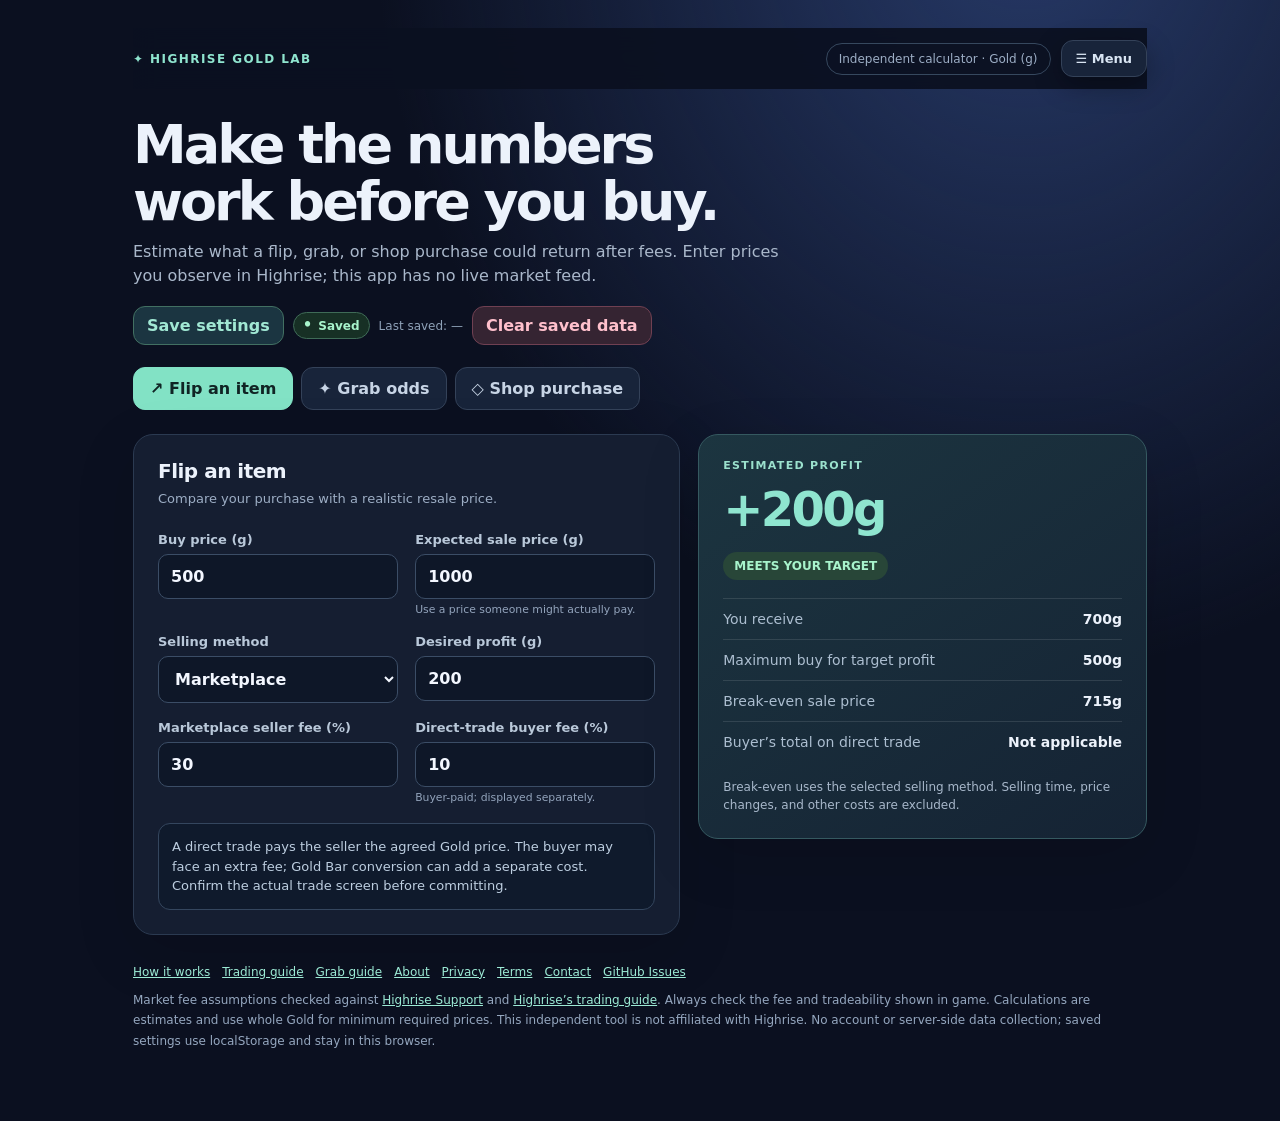
==== index.html @ eeea8e48 "Prevent menu from widening viewport" ====
<!doctype html>
<html lang="en">
<head>
<meta charset="utf-8"><meta name="viewport" content="width=device-width,initial-scale=1"><meta name="theme-color" content="#111827"><meta name="description" content="Highrise Gold Lab is a free independent calculator for Highrise item flips, Grab expected value, marketplace fees, break-even prices, and shop resale estimates.">
<title>Highrise Gold Lab · Profit calculator</title>
<style>
:root{font-family:Inter,ui-sans-serif,system-ui,-apple-system,BlinkMacSystemFont,"Segoe UI",sans-serif;color:#ecf2fb;background:#0b1020;font-variant-numeric:tabular-nums}*{box-sizing:border-box}body{margin:0;min-height:100vh;overflow-x:hidden;background:radial-gradient(ellipse at 80% -10%,#273a69 0%,transparent 45%),#0b1020}main{max-width:1050px;margin:auto;padding:28px 18px 70px}header{display:flex;align-items:center;justify-content:space-between;gap:20px;margin-bottom:35px}.site-header{position:sticky;top:0;z-index:100;background:#0b1020eF;backdrop-filter:blur(12px);padding:12px 0;margin-bottom:28px}.header-actions{display:flex;align-items:center;gap:10px}.brand{color:#8fe5cf;font-weight:850;letter-spacing:.12em;font-size:12px;text-transform:uppercase;text-decoration:none}.pill{border:1px solid #36485e;color:#9daec5;border-radius:30px;padding:8px 12px;font-size:12px}h1{font-size:clamp(32px,5vw,54px);letter-spacing:-.055em;line-height:1.05;margin:7px 0 10px}p{color:#aab8cb;line-height:1.5;margin:0}.intro{max-width:650px;margin-bottom:18px}.site-menu{position:relative;width:max-content;margin:0}.site-menu summary{list-style:none;cursor:pointer;background:#18243a;border:1px solid #344259;color:#d9e5f3;border-radius:12px;padding:10px 14px;font-weight:800;font-size:13px;box-shadow:0 8px 28px #0005}.site-menu summary::-webkit-details-marker{display:none}.site-menu[open] summary{background:#82e2c5;color:#102424;border-color:#82e2c5}.site-nav{position:absolute;top:calc(100% + 8px);right:0;left:auto;display:flex;flex-direction:column;gap:6px;width:min(230px,calc(100vw - 24px));max-width:calc(100vw - 24px);padding:10px;background:#111a2a;border:1px solid #344259;border-radius:14px;box-shadow:0 18px 50px #0008}.site-nav a{padding:10px 12px;border:1px solid transparent;border-radius:10px;color:#c7d4e5;text-decoration:none;font-size:13px;font-weight:700;white-space:nowrap}.site-nav a:hover,.site-nav a.active{background:#82e2c5;color:#102424;border-color:#82e2c5}.savebar{display:flex;gap:9px;align-items:center;flex-wrap:wrap;margin:0 0 22px}.savebar button{background:#18243a;border:1px solid #3c526f;color:#d8e6f4;padding:9px 13px}.savebar button.primary-save{background:#1b3541;border-color:#427062;color:#a1e8d4}.savebar button.danger-save{background:#352432;border-color:#704052;color:#ffc0cc}.save-status{display:inline-flex;align-items:center;gap:6px;font-size:12px;font-weight:800;min-height:1em;padding:5px 9px;border-radius:999px;border:1px solid #3c526f;background:#111a2a;color:#aebed0}.save-status::before{content:'•';font-size:15px;line-height:1}.save-status.saving{color:#f5d58a;border-color:#6f5a2d;background:#2b2415}.save-status.saved{color:#a8f4cc;border-color:#3f6b57;background:#173025}.save-status.failed{color:#ffb3a9;border-color:#744457;background:#3a2027}.last-saved{font-size:12px;color:#8fa2b8;white-space:nowrap}.tabs{display:flex;gap:8px;overflow-x:auto;padding-bottom:6px;margin-bottom:18px}.tabs button{white-space:nowrap;background:#18243a;border:1px solid #344259;color:#c7d4e5}.tabs button.active{background:#82e2c5;color:#102424;border-color:#82e2c5}button{font:inherit;border-radius:12px;padding:11px 16px;cursor:pointer;font-weight:700}button:focus-visible,input:focus-visible,select:focus-visible{outline:2px solid #8fe5cf;outline-offset:2px}.panel{background:#151e31;border:1px solid #2b3a51;border-radius:20px;padding:24px;box-shadow:0 18px 60px #0002}.layout{display:grid;grid-template-columns:minmax(0,1fr) minmax(280px,.82fr);gap:18px;align-items:start}.panel h2{font-size:20px;margin:0 0 6px;letter-spacing:-.025em}.muted{font-size:13px;color:#9daec5}.fields{display:grid;grid-template-columns:repeat(2,minmax(0,1fr));gap:17px;margin-top:23px}.field{display:block;font-size:13px;font-weight:700;color:#b9c8d9}.field small{display:block;font-weight:400;color:#93a4bc;margin-top:4px;line-height:1.35}input,select{display:block;width:100%;border:1px solid #3b4d66;border-radius:10px;padding:12px;margin-top:7px;color:#f3f7ff;background:#0e1728;font:inherit;font-size:16px;min-width:0}input::placeholder{color:#667992}input[type=checkbox]{display:inline;width:auto;margin:0 8px 0 0;accent-color:#8fe5cf}.check{display:flex;align-items:center;margin-top:18px;color:#d8e3ef;font-size:13px}select{appearance:auto}.rarity-select{font-weight:800;transition:border-color .15s,background .15s,color .15s,box-shadow .15s}.rarity-common{color:#dbe4ee!important;border-color:#718096!important;background:#1b2433!important}.rarity-uncommon{color:#9ff0ba!important;border-color:#45a865!important;background:#14281d!important}.rarity-rare{color:#8fc5ff!important;border-color:#3f86d9!important;background:#13243a!important}.rarity-epic{color:#d9a6ff!important;border-color:#9956d8!important;background:#251536!important}.rarity-legendary{color:#ffd27a!important;border-color:#d79528!important;background:#33230f!important}.rarity-mythic{color:#ff9ac8!important;border-color:#d94f91!important;background:#341528!important}.rarity-select option{background:#0e1728;font-weight:700}.rarity-select option[value="Common"]{color:#dbe4ee}.rarity-select option[value="Uncommon"]{color:#9ff0ba}.rarity-select option[value="Rare"]{color:#8fc5ff}.rarity-select option[value="Epic"]{color:#d9a6ff}.rarity-select option[value="Legendary"]{color:#ffd27a}.rarity-select option[value="Mythic"]{color:#ff9ac8}.result{background:linear-gradient(145deg,#1c3540,#152334);border-color:#355960}.eyebrow{color:#9be1cd;text-transform:uppercase;font-size:11px;letter-spacing:.12em;font-weight:800;margin-bottom:9px}.big{font-size:clamp(30px,4vw,48px);font-weight:850;letter-spacing:-.055em;margin:0 0 8px}.positive{color:#8fe5cf}.negative{color:#ffa69c}.neutral{color:#fff}.status{display:inline-block;border-radius:25px;padding:7px 11px;font-size:12px;font-weight:800;background:#284638;color:#a8f4cc;margin:7px 0 18px}.status.bad{background:#543338;color:#ffb3a9}.status.caution{background:#554630;color:#f9d591}.metric{display:flex;justify-content:space-between;gap:12px;border-top:1px solid #ffffff1c;padding:12px 0;font-size:14px}.metric span{color:#acbed0}.metric strong{text-align:right}.note{font-size:12px;color:#a8b8cb;margin-top:16px;line-height:1.5}.callout{background:#0f1a2c;border:1px solid #34465e;border-radius:12px;padding:13px;margin-top:17px;font-size:13px;color:#bdcee0;line-height:1.5}.footer{margin-top:27px;color:#95a7bf;font-size:12px;line-height:1.7}.footer a{color:#9cead5}.hidden{display:none!important}.subheading{font-size:14px;margin:24px 0 10px;color:#c8d8e8}.row{display:grid;grid-template-columns:1.5fr .8fr .9fr auto;gap:7px;align-items:end;margin:8px 0}.row label{font-size:11px;color:#9fb1c7}.row input{margin-top:4px;padding:10px;font-size:14px}.row button{padding:10px;background:#442b3b;color:#ffc1cb;border:1px solid #744457}.secondary{background:#1b3541;border:1px solid #427062;color:#a1e8d4;padding:9px 12px;margin-top:8px}.summary-strip{display:flex;gap:12px;flex-wrap:wrap;margin-top:18px}.summary-strip div{border:1px solid #34465e;border-radius:12px;padding:12px;flex:1;min-width:140px}.summary-strip b{display:block;font-size:20px;margin-top:4px}.summary-strip span{font-size:12px;color:#a6bad0}@media(max-width:760px){.site-header{padding:10px 0}.header-actions{gap:7px}.site-header .pill{display:none}.layout{grid-template-columns:1fr}.panel{padding:19px}.row{grid-template-columns:1.2fr .7fr .85fr auto;gap:4px}.row input{padding:8px}.row button{padding:8px}}@media(max-width:420px){.fields{gap:12px}.row{grid-template-columns:1fr 1fr auto}.row label:first-child{grid-column:1/-1}.row button{grid-column:3;grid-row:2}.row label:nth-child(3){grid-column:2;grid-row:2}.row label:nth-child(2){grid-column:1;grid-row:2}} 
</style>
</head>
<body><main>
<header class="site-header"><a class="brand" href="index.html" aria-label="Highrise Gold Lab home">✦ Highrise Gold Lab</a><div class="header-actions"><div class="pill">Independent calculator · Gold (g)</div><details class="site-menu">
<summary>☰ Menu</summary>
<nav class="site-nav" aria-label="Site navigation">
<a href="index.html" class="active">Calculator</a>
<a href="how-it-works.html">How it works</a>
<a href="trading-guide.html">Trading guide</a>
<a href="grab-guide.html">Grab guide</a>
<a href="about.html">About</a>
<a href="privacy.html">Privacy</a>
<a href="terms.html">Terms</a>
<a href="contact.html">Contact</a>
</nav>
</details></div></header>
<h1>Make the numbers<br>work before you buy.</h1><p class="intro">Estimate what a flip, grab, or shop purchase could return after fees. Enter prices you observe in Highrise; this app has no live market feed.</p><div class="savebar"><button type="button" id="saveSettings" class="primary-save">Save settings</button><span id="saveStatus" class="save-status saved" role="status" aria-live="polite">Saved</span><span id="lastSaved" class="last-saved">Last saved: —</span><button type="button" id="clearSettings" class="danger-save">Clear saved data</button></div>
<nav class="tabs" aria-label="Calculators"><button type="button" class="active" data-tab="flip">↗ Flip an item</button><button type="button" data-tab="grab">✦ Grab odds</button><button type="button" data-tab="shop">◇ Shop purchase</button></nav>
<section id="flip" class="layout tab-content"><div class="panel"><h2>Flip an item</h2><p class="muted">Compare your purchase with a realistic resale price.</p><div class="fields">
<label class="field">Buy price (g)<input id="flipBuy" type="number" min="0" step="1" value="500"></label><label class="field">Expected sale price (g)<input id="flipSale" type="number" min="0" step="1" value="1000"><small>Use a price someone might actually pay.</small></label>
<label class="field">Selling method<select id="flipMethod"><option value="market">Marketplace</option><option value="direct">Direct trade</option></select></label><label class="field">Desired profit (g)<input id="flipTarget" type="number" min="0" step="1" value="200"></label>
<label class="field">Marketplace seller fee (%)<input id="marketFee" type="number" min="0" max="99" step="0.1" value="30"></label><label class="field">Direct-trade buyer fee (%)<input id="tradeFee" type="number" min="0" max="99" step="0.1" value="10"><small>Buyer-paid; displayed separately.</small></label>
</div><div class="callout">A direct trade pays the seller the agreed Gold price. The buyer may face an extra fee; Gold Bar conversion can add a separate cost. Confirm the actual trade screen before committing.</div></div><div class="panel result" aria-live="polite"><div class="eyebrow">Estimated profit</div><div id="flipProfit" class="big">—</div><div id="flipStatus" class="status">—</div><div class="metric"><span>You receive</span><strong id="flipNet">—</strong></div><div class="metric"><span>Maximum buy for target profit</span><strong id="flipMax">—</strong></div><div class="metric"><span>Break-even sale price</span><strong id="flipBreak">—</strong></div><div class="metric"><span>Buyer’s total on direct trade</span><strong id="flipBuyer">—</strong></div><p class="note">Break-even uses the selected selling method. Selling time, price changes, and other costs are excluded.</p></div></section>
<section id="grab" class="layout tab-content hidden"><div class="panel"><h2>Is this grab worth spinning?</h2><p class="muted">Add each possible outcome and its displayed probability. The expected return is an average over many spins, not a guaranteed result.</p><div class="fields"><label class="field">Gold cost per spin<input id="spinCost" type="number" min="0" step="1" value="200"></label><label class="field">Marketplace seller fee (%)<input id="grabFee" type="number" min="0" max="99" step="0.1" value="30"></label></div><div class="subheading">Possible items · odds · realistic sale prices</div><div id="outcomes"></div><button type="button" id="addOutcome" class="secondary">+ Add outcome</button><div class="callout">Include <b>every</b> possible outcome. Put 0g for items you cannot sell or choose to keep. For percentages, enter 5 for 5%. Odds must total 100% for a valid calculation.</div></div><div class="panel result" aria-live="polite"><div class="eyebrow">Expected profit per spin</div><div id="grabProfit" class="big">—</div><div id="grabStatus" class="status">—</div><div class="metric"><span>Expected sale proceeds after fee</span><strong id="grabReturn">—</strong></div><div class="metric"><span>Probability total</span><strong id="grabOdds">—</strong></div><div class="metric"><span>Minimum average gross item value to break even</span><strong id="grabBreak">—</strong></div><p class="note">For a specific item you already won, use “Flip an item” and enter your own cost basis. One spin’s cost is not the economic cost of reliably pulling a rare item.</p></div></section>
<section id="shop" class="layout tab-content hidden"><div class="panel"><h2>Buy outright or wait?</h2><p class="muted">Compare a shop item with what you could sell it for after it becomes tradeable.</p><div class="fields"><label class="field">Shop price (g)<input id="shopCost" type="number" min="0" step="1" value="6000"></label><label class="field">Likely resale price (g)<input id="shopSale" type="number" min="0" step="1" value="8000"></label><label class="field">Marketplace seller fee (%)<input id="shopFee" type="number" min="0" max="99" step="0.1" value="30"></label><label class="field">Your target profit (g)<input id="shopTarget" type="number" min="0" step="1" value="1000"></label></div><label class="check"><input type="checkbox" id="tradeable" checked> Confirmed tradeable when I intend to sell</label><div class="callout">An advertised later shop price is not a resale price. Check actual player sales, supply, and any trade lock before buying for profit.</div></div><div class="panel result" aria-live="polite"><div class="eyebrow">Estimated Marketplace profit</div><div id="shopProfit" class="big">—</div><div id="shopStatus" class="status">—</div><div class="metric"><span>Gold received after fee</span><strong id="shopNet">—</strong></div><div class="metric"><span>Minimum sale to break even</span><strong id="shopBreak">—</strong></div><div class="metric"><span>Sale needed for target profit</span><strong id="shopTargetSale">—</strong></div></div></section>
<div class="footer"><div style="display:flex;gap:12px;flex-wrap:wrap;margin-bottom:8px"><a href="how-it-works.html">How it works</a><a href="trading-guide.html">Trading guide</a><a href="grab-guide.html">Grab guide</a><a href="about.html">About</a><a href="privacy.html">Privacy</a><a href="terms.html">Terms</a><a href="contact.html">Contact</a><a href="https://github.com/Jhemming93/HR_Calc_App/issues" target="_blank" rel="noopener">GitHub Issues</a></div>Market fee assumptions checked against <a href="https://support.highrise.game/en/articles/11852866-what-is-the-marketplace-and-how-does-it-work" target="_blank" rel="noopener">Highrise Support</a> and <a href="https://highrise.game/blog/how-to-trade-items-safely-on-the-highrise-marketplace" target="_blank" rel="noopener">Highrise’s trading guide</a>. Always check the fee and tradeability shown in game. Calculations are estimates and use whole Gold for minimum required prices. This independent tool is not affiliated with Highrise. No account or server-side data collection; saved settings use localStorage and stay in this browser.</div>
</main><script>
'use strict';
const $=id=>document.getElementById(id), number=id=>Number($(id).value), gold=n=>Number.isFinite(n)?`${new Intl.NumberFormat('en-CA',{maximumFractionDigits:1}).format(n)}g`:'—';
const valid=(...ids)=>ids.every(id=>$(id).value!==''&&Number.isFinite(number(id))&&number(id)>=0), fee=id=>number(id)/100;
function metric(id,value){$(id).textContent=value}function verdict(id,text,kind){$(id).textContent=text;$(id).className='status'+(kind?' '+kind:'')}
function flip(){if(!valid('flipBuy','flipSale','flipTarget','marketFee','tradeFee')||number('marketFee')>=100||number('tradeFee')>=100){['flipProfit','flipNet','flipMax','flipBreak','flipBuyer'].forEach(id=>metric(id,'—'));verdict('flipStatus','Enter valid prices and fees below 100%','caution');return}
const buy=number('flipBuy'),sale=number('flipSale'),target=number('flipTarget'),direct=$('flipMethod').value==='direct',rate=direct?0:fee('marketFee'),net=sale*(1-rate),profit=net-buy;
metric('flipProfit',(profit>=0?'+':'')+gold(profit));$('flipProfit').className='big '+(profit>=target?'positive':profit<0?'negative':'neutral');verdict('flipStatus',profit<0?'LOSS at this price':profit>=target?'MEETS YOUR TARGET':'PROFIT, BELOW TARGET',profit<0?'bad':profit>=target?'':'caution');metric('flipNet',gold(net));metric('flipMax',gold(Math.max(0,Math.floor(net-target))));metric('flipBreak',gold(Math.ceil(buy/(1-rate))));metric('flipBuyer',direct?gold(sale*(1+fee('tradeFee'))):'Not applicable')}
const STORAGE_KEY='highriseGoldLabSettingsV1';
const rarities=['Common','Uncommon','Rare','Epic','Legendary','Mythic'];
function applyRarityStyle(select){select.className='rarity-select rarity-'+select.value.toLowerCase()}
let outcomes=[{name:'Common',odds:70,price:80},{name:'Rare',odds:25,price:350},{name:'Legendary',odds:5,price:3000}];
function renderOutcomes(){const root=$('outcomes');root.replaceChildren();outcomes.forEach((o,i)=>{const row=document.createElement('div');row.className='row';for(const [key,label,type] of [['name','Rarity','select'],['odds','Chance %','number'],['price','Sale price (g)','number']]){const wrap=document.createElement('label');wrap.textContent=label;let input;if(type==='select'){input=document.createElement('select');for(const rarity of rarities){const option=document.createElement('option');option.value=rarity;option.textContent=rarity;input.append(option)}input.value=rarities.includes(String(o[key]))?o[key]:'Common';o[key]=input.value;applyRarityStyle(input);input.addEventListener('change',()=>{o[key]=input.value;applyRarityStyle(input);grab()})}else{input=document.createElement('input');input.type=type;input.value=o[key];input.min='0';input.step=key==='odds'?'0.01':'1';input.addEventListener('input',()=>{o[key]=input.value;grab()})}input.setAttribute('aria-label',label+' for outcome '+(i+1));wrap.append(input);row.append(wrap)}const remove=document.createElement('button');remove.type='button';remove.textContent='×';remove.title='Remove outcome';remove.setAttribute('aria-label','Remove outcome '+(i+1));remove.addEventListener('click',()=>{outcomes.splice(i,1);renderOutcomes();grab();autoSaveSettings()});row.append(remove);root.append(row)})}
function grab(){const rate=fee('grabFee'),cost=number('spinCost'),odds=outcomes.reduce((n,o)=>n+Number(o.odds),0),okay=valid('spinCost','grabFee')&&rate<1&&outcomes.length>0&&outcomes.every(o=>o.odds!==''&&o.price!==''&&Number.isFinite(Number(o.odds))&&Number.isFinite(Number(o.price))&&Number(o.odds)>=0&&Number(o.price)>=0&&Number(o.odds)<=100);metric('grabOdds',Number.isFinite(odds)?`${Math.round(odds*100)/100}%`:'—');metric('grabBreak',okay?gold(Math.ceil(cost/(1-rate))):'—');if(!okay||Math.abs(odds-100)>0.001){metric('grabProfit','—');metric('grabReturn','—');verdict('grabStatus',!okay?'Enter valid outcomes and fees':'Odds must add to 100%','caution');return}const expected=outcomes.reduce((sum,o)=>sum+Number(o.odds)/100*Number(o.price)*(1-rate),0),profit=expected-cost;metric('grabProfit',(profit>=0?'+':'')+gold(profit));$('grabProfit').className='big '+(profit>=0?'positive':'negative');metric('grabReturn',gold(expected));verdict('grabStatus',profit>=0?'POSITIVE EXPECTED VALUE':'NEGATIVE EXPECTED VALUE',profit>=0?'':'bad')}
function currentSettings(){const active=document.querySelector('[data-tab].active')?.dataset.tab||'flip';return{
version:1,activeTab:active,lastSavedAt:new Date().toISOString(),
flipBuy:$('flipBuy').value,flipSale:$('flipSale').value,flipMethod:$('flipMethod').value,flipTarget:$('flipTarget').value,marketFee:$('marketFee').value,tradeFee:$('tradeFee').value,
spinCost:$('spinCost').value,grabFee:$('grabFee').value,outcomes:outcomes.map(o=>({name:o.name,odds:o.odds,price:o.price})),
shopCost:$('shopCost').value,shopSale:$('shopSale').value,shopFee:$('shopFee').value,shopTarget:$('shopTarget').value,tradeable:$('tradeable').checked
}}
function setSaveStatus(state){const el=$('saveStatus');el.className='save-status '+state;el.textContent=state==='saving'?'Saving…':state==='failed'?'Save failed':'Saved'}
function formatSavedTime(iso){if(!iso)return '—';const d=new Date(iso);if(Number.isNaN(d.getTime()))return '—';return d.toLocaleTimeString([], {hour:'numeric',minute:'2-digit',second:'2-digit'})}
function setLastSaved(iso){$('lastSaved').textContent='Last saved: '+formatSavedTime(iso)}
function persistSettings(){try{const settings=currentSettings();localStorage.setItem(STORAGE_KEY,JSON.stringify(settings));setSaveStatus('saved');setLastSaved(settings.lastSavedAt);return true}catch(e){setSaveStatus('failed');return false}}
function saveSettings(){setSaveStatus('saving');setTimeout(persistSettings,0)}
function autoSaveSettings(){setSaveStatus('saving');clearTimeout(autoSaveSettings.timer);autoSaveSettings.timer=setTimeout(persistSettings,250)}
function restoreSettings(){
  let saved=null;try{saved=JSON.parse(localStorage.getItem(STORAGE_KEY)||'null')}catch(e){}
  if(!saved||typeof saved!=='object')return;setLastSaved(saved.lastSavedAt);
  const valueIds=['flipBuy','flipSale','flipTarget','marketFee','tradeFee','spinCost','grabFee','shopCost','shopSale','shopFee','shopTarget'];
  for(const id of valueIds)if(saved[id]!==undefined)$(id).value=saved[id];
  if(saved.flipMethod==='market'||saved.flipMethod==='direct')$('flipMethod').value=saved.flipMethod;
  if(typeof saved.tradeable==='boolean')$('tradeable').checked=saved.tradeable;
  if(Array.isArray(saved.outcomes)&&saved.outcomes.length){outcomes=saved.outcomes.map(o=>({name:rarities.includes(String(o.name))?String(o.name):'Common',odds:o.odds??0,price:o.price??0}))}
  if(['flip','grab','shop'].includes(saved.activeTab)){
    document.querySelectorAll('[data-tab]').forEach(b=>b.classList.toggle('active',b.dataset.tab===saved.activeTab));
    document.querySelectorAll('.tab-content').forEach(panel=>panel.classList.toggle('hidden',panel.id!==saved.activeTab));
  }
}
function clearSavedData(){try{localStorage.removeItem(STORAGE_KEY);setSaveStatus('saved');setLastSaved(null)}catch(e){setSaveStatus('failed')}}
function shop(){if(!valid('shopCost','shopSale','shopFee','shopTarget')||fee('shopFee')>=1){['shopProfit','shopNet','shopBreak','shopTargetSale'].forEach(id=>metric(id,'—'));verdict('shopStatus','Enter valid prices and a fee below 100%','caution');return}const cost=number('shopCost'),sale=number('shopSale'),rate=fee('shopFee'),net=sale*(1-rate),profit=net-cost;metric('shopProfit',(profit>=0?'+':'')+gold(profit));$('shopProfit').className='big '+(profit>=number('shopTarget')&&$('tradeable').checked?'positive':profit<0?'negative':'neutral');metric('shopNet',gold(net));metric('shopBreak',gold(Math.ceil(cost/(1-rate))));metric('shopTargetSale',gold(Math.ceil((cost+number('shopTarget'))/(1-rate))));verdict('shopStatus',!$('tradeable').checked?'CHECK TRADEABILITY FIRST':profit<0?'LOSS AT THIS RESALE PRICE':profit>=number('shopTarget')?'MEETS YOUR TARGET':'PROFIT, BELOW TARGET',!$('tradeable').checked?'caution':profit<0?'bad':profit>=number('shopTarget')?'':'caution')}
restoreSettings();setSaveStatus('saved');
for(const id of ['flipBuy','flipSale','flipMethod','flipTarget','marketFee','tradeFee'])$(id).addEventListener('input',flip);for(const id of ['spinCost','grabFee'])$(id).addEventListener('input',grab);for(const id of ['shopCost','shopSale','shopFee','shopTarget','tradeable'])$(id).addEventListener('input',shop);
document.addEventListener('input',e=>{if(e.target.matches('input,select'))autoSaveSettings()});
document.addEventListener('change',e=>{if(e.target.matches('input,select'))autoSaveSettings()});
$('addOutcome').addEventListener('click',()=>{outcomes.push({name:'Common',odds:0,price:0});renderOutcomes();grab();autoSaveSettings()});$('saveSettings').addEventListener('click',saveSettings);$('clearSettings').addEventListener('click',clearSavedData);document.querySelectorAll('[data-tab]').forEach(button=>button.addEventListener('click',()=>{document.querySelectorAll('[data-tab]').forEach(b=>b.classList.toggle('active',b===button));document.querySelectorAll('.tab-content').forEach(panel=>panel.classList.toggle('hidden',panel.id!==button.dataset.tab));autoSaveSettings()}));renderOutcomes();flip();grab();shop();
</script></body></html>
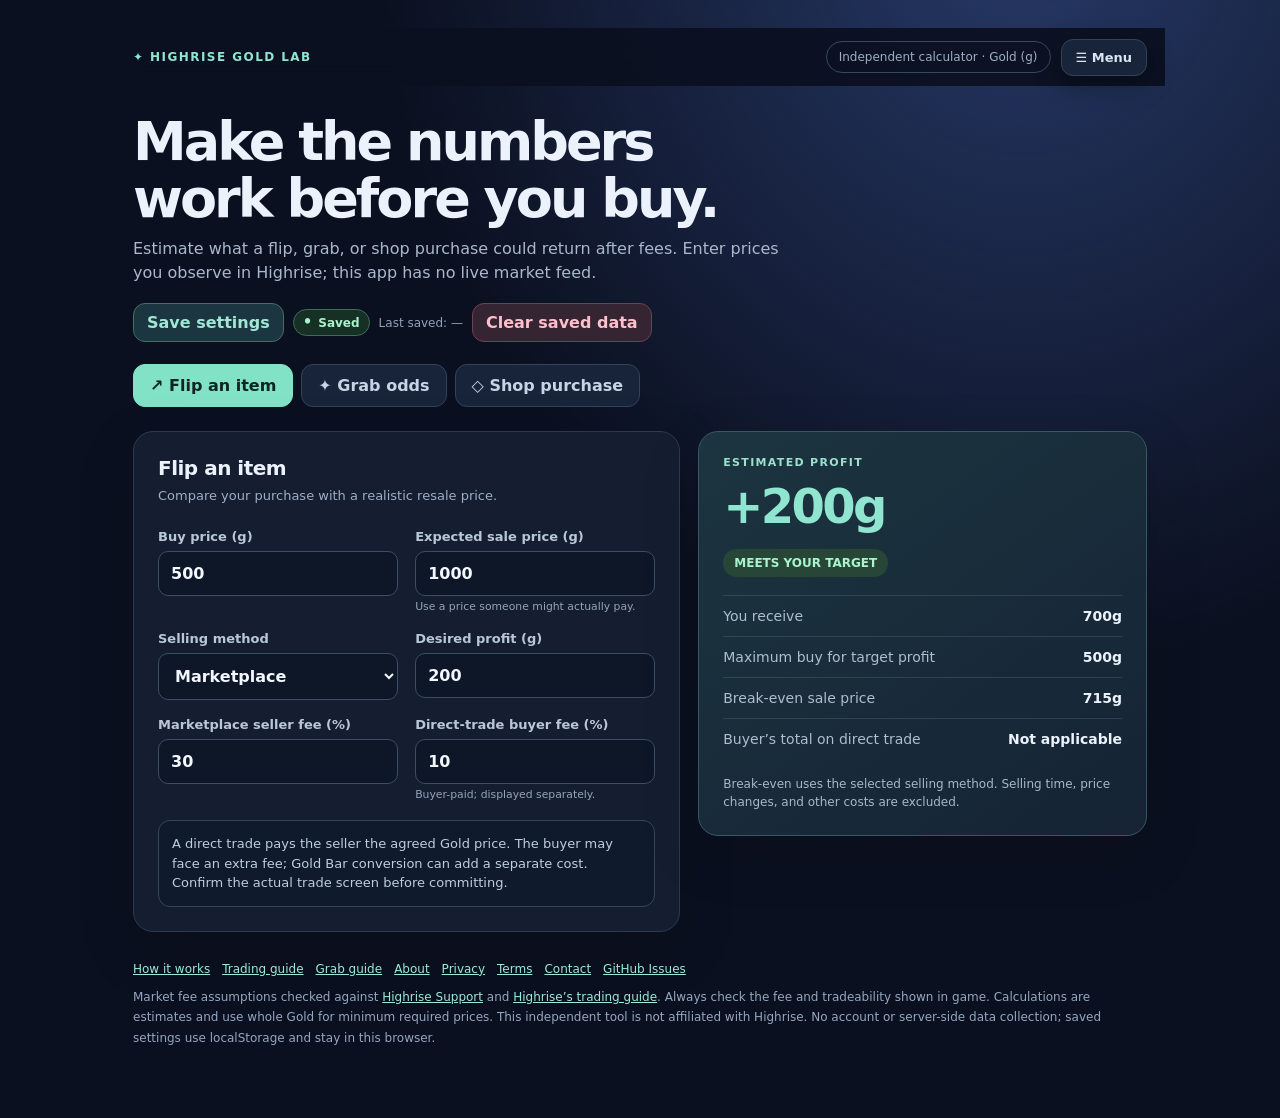
==== commit f96c2710: "Fix sticky header menu overflow and alignment" ====
--- a/index.html
+++ b/index.html
@@ -4,7 +4,7 @@
 <meta charset="utf-8"><meta name="viewport" content="width=device-width,initial-scale=1"><meta name="theme-color" content="#111827"><meta name="description" content="Highrise Gold Lab is a free independent calculator for Highrise item flips, Grab expected value, marketplace fees, break-even prices, and shop resale estimates.">
 <title>Highrise Gold Lab · Profit calculator</title>
 <style>
-:root{font-family:Inter,ui-sans-serif,system-ui,-apple-system,BlinkMacSystemFont,"Segoe UI",sans-serif;color:#ecf2fb;background:#0b1020;font-variant-numeric:tabular-nums}*{box-sizing:border-box}body{margin:0;min-height:100vh;overflow-x:hidden;background:radial-gradient(ellipse at 80% -10%,#273a69 0%,transparent 45%),#0b1020}main{max-width:1050px;margin:auto;padding:28px 18px 70px}header{display:flex;align-items:center;justify-content:space-between;gap:20px;margin-bottom:35px}.site-header{position:sticky;top:0;z-index:100;background:#0b1020eF;backdrop-filter:blur(12px);padding:12px 0;margin-bottom:28px}.header-actions{display:flex;align-items:center;gap:10px}.brand{color:#8fe5cf;font-weight:850;letter-spacing:.12em;font-size:12px;text-transform:uppercase;text-decoration:none}.pill{border:1px solid #36485e;color:#9daec5;border-radius:30px;padding:8px 12px;font-size:12px}h1{font-size:clamp(32px,5vw,54px);letter-spacing:-.055em;line-height:1.05;margin:7px 0 10px}p{color:#aab8cb;line-height:1.5;margin:0}.intro{max-width:650px;margin-bottom:18px}.site-menu{position:relative;width:max-content;margin:0}.site-menu summary{list-style:none;cursor:pointer;background:#18243a;border:1px solid #344259;color:#d9e5f3;border-radius:12px;padding:10px 14px;font-weight:800;font-size:13px;box-shadow:0 8px 28px #0005}.site-menu summary::-webkit-details-marker{display:none}.site-menu[open] summary{background:#82e2c5;color:#102424;border-color:#82e2c5}.site-nav{position:absolute;top:calc(100% + 8px);right:0;left:auto;display:flex;flex-direction:column;gap:6px;width:min(230px,calc(100vw - 24px));max-width:calc(100vw - 24px);padding:10px;background:#111a2a;border:1px solid #344259;border-radius:14px;box-shadow:0 18px 50px #0008}.site-nav a{padding:10px 12px;border:1px solid transparent;border-radius:10px;color:#c7d4e5;text-decoration:none;font-size:13px;font-weight:700;white-space:nowrap}.site-nav a:hover,.site-nav a.active{background:#82e2c5;color:#102424;border-color:#82e2c5}.savebar{display:flex;gap:9px;align-items:center;flex-wrap:wrap;margin:0 0 22px}.savebar button{background:#18243a;border:1px solid #3c526f;color:#d8e6f4;padding:9px 13px}.savebar button.primary-save{background:#1b3541;border-color:#427062;color:#a1e8d4}.savebar button.danger-save{background:#352432;border-color:#704052;color:#ffc0cc}.save-status{display:inline-flex;align-items:center;gap:6px;font-size:12px;font-weight:800;min-height:1em;padding:5px 9px;border-radius:999px;border:1px solid #3c526f;background:#111a2a;color:#aebed0}.save-status::before{content:'•';font-size:15px;line-height:1}.save-status.saving{color:#f5d58a;border-color:#6f5a2d;background:#2b2415}.save-status.saved{color:#a8f4cc;border-color:#3f6b57;background:#173025}.save-status.failed{color:#ffb3a9;border-color:#744457;background:#3a2027}.last-saved{font-size:12px;color:#8fa2b8;white-space:nowrap}.tabs{display:flex;gap:8px;overflow-x:auto;padding-bottom:6px;margin-bottom:18px}.tabs button{white-space:nowrap;background:#18243a;border:1px solid #344259;color:#c7d4e5}.tabs button.active{background:#82e2c5;color:#102424;border-color:#82e2c5}button{font:inherit;border-radius:12px;padding:11px 16px;cursor:pointer;font-weight:700}button:focus-visible,input:focus-visible,select:focus-visible{outline:2px solid #8fe5cf;outline-offset:2px}.panel{background:#151e31;border:1px solid #2b3a51;border-radius:20px;padding:24px;box-shadow:0 18px 60px #0002}.layout{display:grid;grid-template-columns:minmax(0,1fr) minmax(280px,.82fr);gap:18px;align-items:start}.panel h2{font-size:20px;margin:0 0 6px;letter-spacing:-.025em}.muted{font-size:13px;color:#9daec5}.fields{display:grid;grid-template-columns:repeat(2,minmax(0,1fr));gap:17px;margin-top:23px}.field{display:block;font-size:13px;font-weight:700;color:#b9c8d9}.field small{display:block;font-weight:400;color:#93a4bc;margin-top:4px;line-height:1.35}input,select{display:block;width:100%;border:1px solid #3b4d66;border-radius:10px;padding:12px;margin-top:7px;color:#f3f7ff;background:#0e1728;font:inherit;font-size:16px;min-width:0}input::placeholder{color:#667992}input[type=checkbox]{display:inline;width:auto;margin:0 8px 0 0;accent-color:#8fe5cf}.check{display:flex;align-items:center;margin-top:18px;color:#d8e3ef;font-size:13px}select{appearance:auto}.rarity-select{font-weight:800;transition:border-color .15s,background .15s,color .15s,box-shadow .15s}.rarity-common{color:#dbe4ee!important;border-color:#718096!important;background:#1b2433!important}.rarity-uncommon{color:#9ff0ba!important;border-color:#45a865!important;background:#14281d!important}.rarity-rare{color:#8fc5ff!important;border-color:#3f86d9!important;background:#13243a!important}.rarity-epic{color:#d9a6ff!important;border-color:#9956d8!important;background:#251536!important}.rarity-legendary{color:#ffd27a!important;border-color:#d79528!important;background:#33230f!important}.rarity-mythic{color:#ff9ac8!important;border-color:#d94f91!important;background:#341528!important}.rarity-select option{background:#0e1728;font-weight:700}.rarity-select option[value="Common"]{color:#dbe4ee}.rarity-select option[value="Uncommon"]{color:#9ff0ba}.rarity-select option[value="Rare"]{color:#8fc5ff}.rarity-select option[value="Epic"]{color:#d9a6ff}.rarity-select option[value="Legendary"]{color:#ffd27a}.rarity-select option[value="Mythic"]{color:#ff9ac8}.result{background:linear-gradient(145deg,#1c3540,#152334);border-color:#355960}.eyebrow{color:#9be1cd;text-transform:uppercase;font-size:11px;letter-spacing:.12em;font-weight:800;margin-bottom:9px}.big{font-size:clamp(30px,4vw,48px);font-weight:850;letter-spacing:-.055em;margin:0 0 8px}.positive{color:#8fe5cf}.negative{color:#ffa69c}.neutral{color:#fff}.status{display:inline-block;border-radius:25px;padding:7px 11px;font-size:12px;font-weight:800;background:#284638;color:#a8f4cc;margin:7px 0 18px}.status.bad{background:#543338;color:#ffb3a9}.status.caution{background:#554630;color:#f9d591}.metric{display:flex;justify-content:space-between;gap:12px;border-top:1px solid #ffffff1c;padding:12px 0;font-size:14px}.metric span{color:#acbed0}.metric strong{text-align:right}.note{font-size:12px;color:#a8b8cb;margin-top:16px;line-height:1.5}.callout{background:#0f1a2c;border:1px solid #34465e;border-radius:12px;padding:13px;margin-top:17px;font-size:13px;color:#bdcee0;line-height:1.5}.footer{margin-top:27px;color:#95a7bf;font-size:12px;line-height:1.7}.footer a{color:#9cead5}.hidden{display:none!important}.subheading{font-size:14px;margin:24px 0 10px;color:#c8d8e8}.row{display:grid;grid-template-columns:1.5fr .8fr .9fr auto;gap:7px;align-items:end;margin:8px 0}.row label{font-size:11px;color:#9fb1c7}.row input{margin-top:4px;padding:10px;font-size:14px}.row button{padding:10px;background:#442b3b;color:#ffc1cb;border:1px solid #744457}.secondary{background:#1b3541;border:1px solid #427062;color:#a1e8d4;padding:9px 12px;margin-top:8px}.summary-strip{display:flex;gap:12px;flex-wrap:wrap;margin-top:18px}.summary-strip div{border:1px solid #34465e;border-radius:12px;padding:12px;flex:1;min-width:140px}.summary-strip b{display:block;font-size:20px;margin-top:4px}.summary-strip span{font-size:12px;color:#a6bad0}@media(max-width:760px){.site-header{padding:10px 0}.header-actions{gap:7px}.site-header .pill{display:none}.layout{grid-template-columns:1fr}.panel{padding:19px}.row{grid-template-columns:1.2fr .7fr .85fr auto;gap:4px}.row input{padding:8px}.row button{padding:8px}}@media(max-width:420px){.fields{gap:12px}.row{grid-template-columns:1fr 1fr auto}.row label:first-child{grid-column:1/-1}.row button{grid-column:3;grid-row:2}.row label:nth-child(3){grid-column:2;grid-row:2}.row label:nth-child(2){grid-column:1;grid-row:2}} 
+:root{font-family:Inter,ui-sans-serif,system-ui,-apple-system,BlinkMacSystemFont,"Segoe UI",sans-serif;color:#ecf2fb;background:#0b1020;font-variant-numeric:tabular-nums}*{box-sizing:border-box}html,body{max-width:100%;overflow-x:clip}body{margin:0;min-height:100vh;background:radial-gradient(ellipse at 80% -10%,#273a69 0%,transparent 45%),#0b1020}main{max-width:1050px;margin:auto;padding:28px 18px 70px}header{display:flex;align-items:center;justify-content:space-between;gap:20px;margin-bottom:35px}.site-header{position:sticky;top:0;z-index:100;background:#0b1020ef;backdrop-filter:blur(12px);padding:10px 18px;margin:0 -18px 28px;width:calc(100% + 36px);min-height:58px}.header-actions{display:flex;align-items:center;gap:10px}.brand{color:#8fe5cf;font-weight:850;letter-spacing:.12em;font-size:12px;text-transform:uppercase;text-decoration:none}.pill{border:1px solid #36485e;color:#9daec5;border-radius:30px;padding:8px 12px;font-size:12px}h1{font-size:clamp(32px,5vw,54px);letter-spacing:-.055em;line-height:1.05;margin:7px 0 10px}p{color:#aab8cb;line-height:1.5;margin:0}.intro{max-width:650px;margin-bottom:18px}.site-menu{position:relative;display:block;width:auto;flex:0 0 auto;margin:0}.site-menu summary{list-style:none;cursor:pointer;background:#18243a;border:1px solid #344259;color:#d9e5f3;border-radius:12px;padding:10px 14px;font-weight:800;font-size:13px;box-shadow:0 8px 28px #0005}.site-menu summary::-webkit-details-marker{display:none}.site-menu[open] summary{background:#82e2c5;color:#102424;border-color:#82e2c5}.site-nav{position:fixed;top:66px;right:12px;left:auto;display:flex;flex-direction:column;gap:6px;width:230px;max-width:calc(100vw - 24px);padding:10px;background:#111a2a;border:1px solid #344259;border-radius:14px;box-shadow:0 18px 50px #0008}.site-nav a{padding:10px 12px;border:1px solid transparent;border-radius:10px;color:#c7d4e5;text-decoration:none;font-size:13px;font-weight:700;white-space:nowrap}.site-nav a:hover,.site-nav a.active{background:#82e2c5;color:#102424;border-color:#82e2c5}.savebar{display:flex;gap:9px;align-items:center;flex-wrap:wrap;margin:0 0 22px}.savebar button{background:#18243a;border:1px solid #3c526f;color:#d8e6f4;padding:9px 13px}.savebar button.primary-save{background:#1b3541;border-color:#427062;color:#a1e8d4}.savebar button.danger-save{background:#352432;border-color:#704052;color:#ffc0cc}.save-status{display:inline-flex;align-items:center;gap:6px;font-size:12px;font-weight:800;min-height:1em;padding:5px 9px;border-radius:999px;border:1px solid #3c526f;background:#111a2a;color:#aebed0}.save-status::before{content:'•';font-size:15px;line-height:1}.save-status.saving{color:#f5d58a;border-color:#6f5a2d;background:#2b2415}.save-status.saved{color:#a8f4cc;border-color:#3f6b57;background:#173025}.save-status.failed{color:#ffb3a9;border-color:#744457;background:#3a2027}.last-saved{font-size:12px;color:#8fa2b8;white-space:nowrap}.tabs{display:flex;gap:8px;overflow-x:auto;padding-bottom:6px;margin-bottom:18px}.tabs button{white-space:nowrap;background:#18243a;border:1px solid #344259;color:#c7d4e5}.tabs button.active{background:#82e2c5;color:#102424;border-color:#82e2c5}button{font:inherit;border-radius:12px;padding:11px 16px;cursor:pointer;font-weight:700}button:focus-visible,input:focus-visible,select:focus-visible{outline:2px solid #8fe5cf;outline-offset:2px}.panel{background:#151e31;border:1px solid #2b3a51;border-radius:20px;padding:24px;box-shadow:0 18px 60px #0002}.layout{display:grid;grid-template-columns:minmax(0,1fr) minmax(280px,.82fr);gap:18px;align-items:start}.panel h2{font-size:20px;margin:0 0 6px;letter-spacing:-.025em}.muted{font-size:13px;color:#9daec5}.fields{display:grid;grid-template-columns:repeat(2,minmax(0,1fr));gap:17px;margin-top:23px}.field{display:block;font-size:13px;font-weight:700;color:#b9c8d9}.field small{display:block;font-weight:400;color:#93a4bc;margin-top:4px;line-height:1.35}input,select{display:block;width:100%;border:1px solid #3b4d66;border-radius:10px;padding:12px;margin-top:7px;color:#f3f7ff;background:#0e1728;font:inherit;font-size:16px;min-width:0}input::placeholder{color:#667992}input[type=checkbox]{display:inline;width:auto;margin:0 8px 0 0;accent-color:#8fe5cf}.check{display:flex;align-items:center;margin-top:18px;color:#d8e3ef;font-size:13px}select{appearance:auto}.rarity-select{font-weight:800;transition:border-color .15s,background .15s,color .15s,box-shadow .15s}.rarity-common{color:#dbe4ee!important;border-color:#718096!important;background:#1b2433!important}.rarity-uncommon{color:#9ff0ba!important;border-color:#45a865!important;background:#14281d!important}.rarity-rare{color:#8fc5ff!important;border-color:#3f86d9!important;background:#13243a!important}.rarity-epic{color:#d9a6ff!important;border-color:#9956d8!important;background:#251536!important}.rarity-legendary{color:#ffd27a!important;border-color:#d79528!important;background:#33230f!important}.rarity-mythic{color:#ff9ac8!important;border-color:#d94f91!important;background:#341528!important}.rarity-select option{background:#0e1728;font-weight:700}.rarity-select option[value="Common"]{color:#dbe4ee}.rarity-select option[value="Uncommon"]{color:#9ff0ba}.rarity-select option[value="Rare"]{color:#8fc5ff}.rarity-select option[value="Epic"]{color:#d9a6ff}.rarity-select option[value="Legendary"]{color:#ffd27a}.rarity-select option[value="Mythic"]{color:#ff9ac8}.result{background:linear-gradient(145deg,#1c3540,#152334);border-color:#355960}.eyebrow{color:#9be1cd;text-transform:uppercase;font-size:11px;letter-spacing:.12em;font-weight:800;margin-bottom:9px}.big{font-size:clamp(30px,4vw,48px);font-weight:850;letter-spacing:-.055em;margin:0 0 8px}.positive{color:#8fe5cf}.negative{color:#ffa69c}.neutral{color:#fff}.status{display:inline-block;border-radius:25px;padding:7px 11px;font-size:12px;font-weight:800;background:#284638;color:#a8f4cc;margin:7px 0 18px}.status.bad{background:#543338;color:#ffb3a9}.status.caution{background:#554630;color:#f9d591}.metric{display:flex;justify-content:space-between;gap:12px;border-top:1px solid #ffffff1c;padding:12px 0;font-size:14px}.metric span{color:#acbed0}.metric strong{text-align:right}.note{font-size:12px;color:#a8b8cb;margin-top:16px;line-height:1.5}.callout{background:#0f1a2c;border:1px solid #34465e;border-radius:12px;padding:13px;margin-top:17px;font-size:13px;color:#bdcee0;line-height:1.5}.footer{margin-top:27px;color:#95a7bf;font-size:12px;line-height:1.7}.footer a{color:#9cead5}.hidden{display:none!important}.subheading{font-size:14px;margin:24px 0 10px;color:#c8d8e8}.row{display:grid;grid-template-columns:1.5fr .8fr .9fr auto;gap:7px;align-items:end;margin:8px 0}.row label{font-size:11px;color:#9fb1c7}.row input{margin-top:4px;padding:10px;font-size:14px}.row button{padding:10px;background:#442b3b;color:#ffc1cb;border:1px solid #744457}.secondary{background:#1b3541;border:1px solid #427062;color:#a1e8d4;padding:9px 12px;margin-top:8px}.summary-strip{display:flex;gap:12px;flex-wrap:wrap;margin-top:18px}.summary-strip div{border:1px solid #34465e;border-radius:12px;padding:12px;flex:1;min-width:140px}.summary-strip b{display:block;font-size:20px;margin-top:4px}.summary-strip span{font-size:12px;color:#a6bad0}@media(max-width:760px){.site-header{padding:10px 18px;min-height:56px}.header-actions{gap:7px}.site-header .pill{display:none}.site-nav{top:62px;right:10px}.layout{grid-template-columns:1fr}.panel{padding:19px}.row{grid-template-columns:1.2fr .7fr .85fr auto;gap:4px}.row input{padding:8px}.row button{padding:8px}}@media(max-width:420px){.fields{gap:12px}.row{grid-template-columns:1fr 1fr auto}.row label:first-child{grid-column:1/-1}.row button{grid-column:3;grid-row:2}.row label:nth-child(3){grid-column:2;grid-row:2}.row label:nth-child(2){grid-column:1;grid-row:2}} 
 </style>
 </head>
 <body><main>
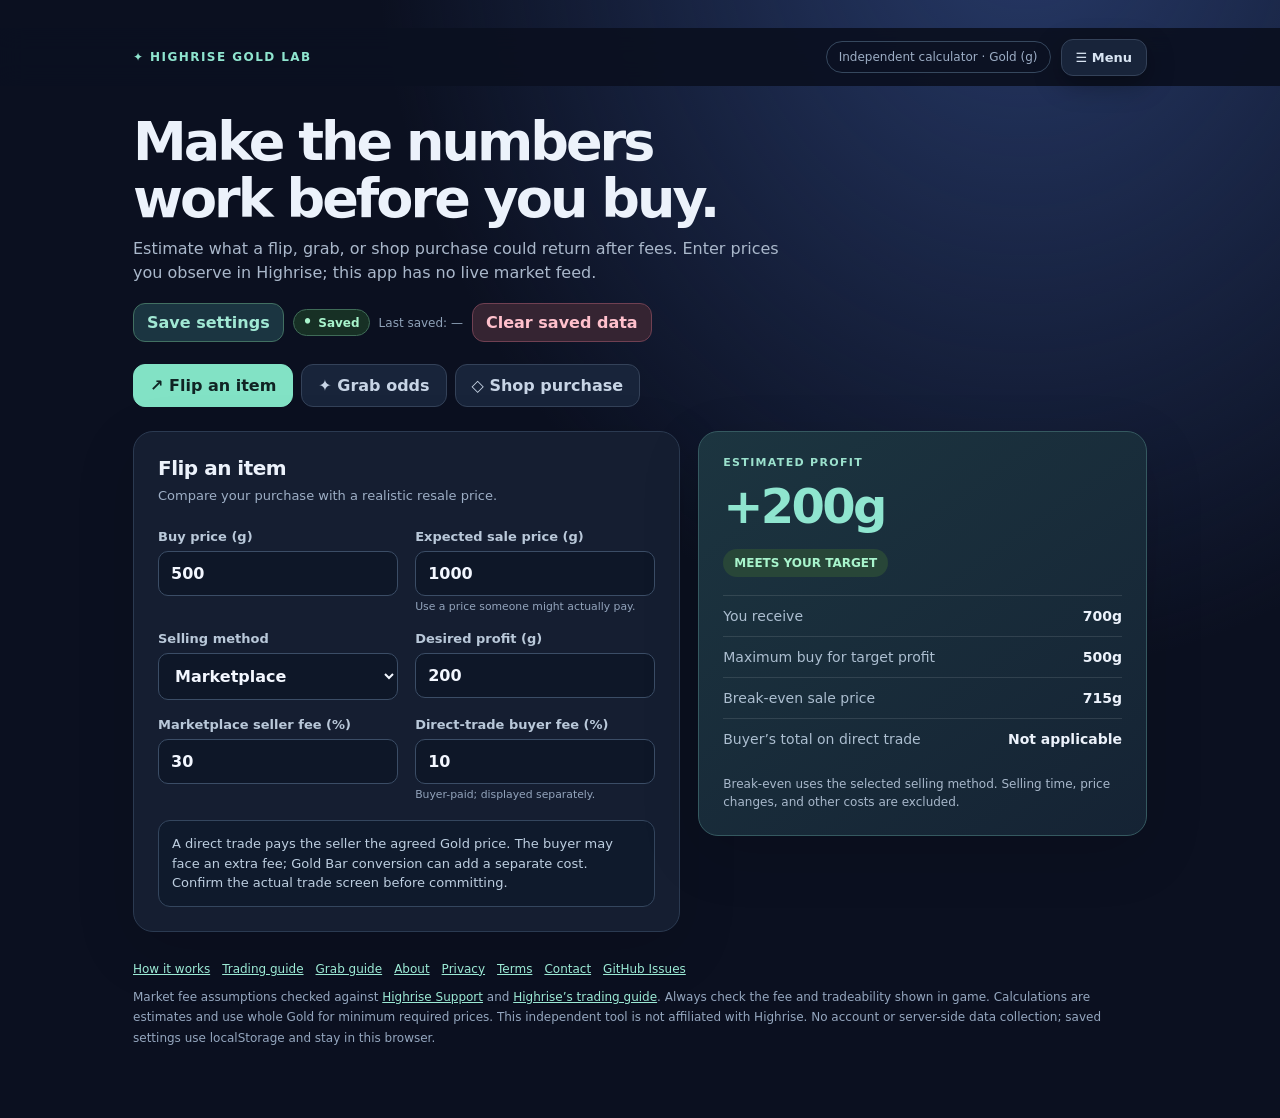
==== commit 2e16ebdd: "Extend sticky header across full viewport" ====
--- a/index.html
+++ b/index.html
@@ -4,7 +4,7 @@
 <meta charset="utf-8"><meta name="viewport" content="width=device-width,initial-scale=1"><meta name="theme-color" content="#111827"><meta name="description" content="Highrise Gold Lab is a free independent calculator for Highrise item flips, Grab expected value, marketplace fees, break-even prices, and shop resale estimates.">
 <title>Highrise Gold Lab · Profit calculator</title>
 <style>
-:root{font-family:Inter,ui-sans-serif,system-ui,-apple-system,BlinkMacSystemFont,"Segoe UI",sans-serif;color:#ecf2fb;background:#0b1020;font-variant-numeric:tabular-nums}*{box-sizing:border-box}html,body{max-width:100%;overflow-x:clip}body{margin:0;min-height:100vh;background:radial-gradient(ellipse at 80% -10%,#273a69 0%,transparent 45%),#0b1020}main{max-width:1050px;margin:auto;padding:28px 18px 70px}header{display:flex;align-items:center;justify-content:space-between;gap:20px;margin-bottom:35px}.site-header{position:sticky;top:0;z-index:100;background:#0b1020ef;backdrop-filter:blur(12px);padding:10px 18px;margin:0 -18px 28px;width:calc(100% + 36px);min-height:58px}.header-actions{display:flex;align-items:center;gap:10px}.brand{color:#8fe5cf;font-weight:850;letter-spacing:.12em;font-size:12px;text-transform:uppercase;text-decoration:none}.pill{border:1px solid #36485e;color:#9daec5;border-radius:30px;padding:8px 12px;font-size:12px}h1{font-size:clamp(32px,5vw,54px);letter-spacing:-.055em;line-height:1.05;margin:7px 0 10px}p{color:#aab8cb;line-height:1.5;margin:0}.intro{max-width:650px;margin-bottom:18px}.site-menu{position:relative;display:block;width:auto;flex:0 0 auto;margin:0}.site-menu summary{list-style:none;cursor:pointer;background:#18243a;border:1px solid #344259;color:#d9e5f3;border-radius:12px;padding:10px 14px;font-weight:800;font-size:13px;box-shadow:0 8px 28px #0005}.site-menu summary::-webkit-details-marker{display:none}.site-menu[open] summary{background:#82e2c5;color:#102424;border-color:#82e2c5}.site-nav{position:fixed;top:66px;right:12px;left:auto;display:flex;flex-direction:column;gap:6px;width:230px;max-width:calc(100vw - 24px);padding:10px;background:#111a2a;border:1px solid #344259;border-radius:14px;box-shadow:0 18px 50px #0008}.site-nav a{padding:10px 12px;border:1px solid transparent;border-radius:10px;color:#c7d4e5;text-decoration:none;font-size:13px;font-weight:700;white-space:nowrap}.site-nav a:hover,.site-nav a.active{background:#82e2c5;color:#102424;border-color:#82e2c5}.savebar{display:flex;gap:9px;align-items:center;flex-wrap:wrap;margin:0 0 22px}.savebar button{background:#18243a;border:1px solid #3c526f;color:#d8e6f4;padding:9px 13px}.savebar button.primary-save{background:#1b3541;border-color:#427062;color:#a1e8d4}.savebar button.danger-save{background:#352432;border-color:#704052;color:#ffc0cc}.save-status{display:inline-flex;align-items:center;gap:6px;font-size:12px;font-weight:800;min-height:1em;padding:5px 9px;border-radius:999px;border:1px solid #3c526f;background:#111a2a;color:#aebed0}.save-status::before{content:'•';font-size:15px;line-height:1}.save-status.saving{color:#f5d58a;border-color:#6f5a2d;background:#2b2415}.save-status.saved{color:#a8f4cc;border-color:#3f6b57;background:#173025}.save-status.failed{color:#ffb3a9;border-color:#744457;background:#3a2027}.last-saved{font-size:12px;color:#8fa2b8;white-space:nowrap}.tabs{display:flex;gap:8px;overflow-x:auto;padding-bottom:6px;margin-bottom:18px}.tabs button{white-space:nowrap;background:#18243a;border:1px solid #344259;color:#c7d4e5}.tabs button.active{background:#82e2c5;color:#102424;border-color:#82e2c5}button{font:inherit;border-radius:12px;padding:11px 16px;cursor:pointer;font-weight:700}button:focus-visible,input:focus-visible,select:focus-visible{outline:2px solid #8fe5cf;outline-offset:2px}.panel{background:#151e31;border:1px solid #2b3a51;border-radius:20px;padding:24px;box-shadow:0 18px 60px #0002}.layout{display:grid;grid-template-columns:minmax(0,1fr) minmax(280px,.82fr);gap:18px;align-items:start}.panel h2{font-size:20px;margin:0 0 6px;letter-spacing:-.025em}.muted{font-size:13px;color:#9daec5}.fields{display:grid;grid-template-columns:repeat(2,minmax(0,1fr));gap:17px;margin-top:23px}.field{display:block;font-size:13px;font-weight:700;color:#b9c8d9}.field small{display:block;font-weight:400;color:#93a4bc;margin-top:4px;line-height:1.35}input,select{display:block;width:100%;border:1px solid #3b4d66;border-radius:10px;padding:12px;margin-top:7px;color:#f3f7ff;background:#0e1728;font:inherit;font-size:16px;min-width:0}input::placeholder{color:#667992}input[type=checkbox]{display:inline;width:auto;margin:0 8px 0 0;accent-color:#8fe5cf}.check{display:flex;align-items:center;margin-top:18px;color:#d8e3ef;font-size:13px}select{appearance:auto}.rarity-select{font-weight:800;transition:border-color .15s,background .15s,color .15s,box-shadow .15s}.rarity-common{color:#dbe4ee!important;border-color:#718096!important;background:#1b2433!important}.rarity-uncommon{color:#9ff0ba!important;border-color:#45a865!important;background:#14281d!important}.rarity-rare{color:#8fc5ff!important;border-color:#3f86d9!important;background:#13243a!important}.rarity-epic{color:#d9a6ff!important;border-color:#9956d8!important;background:#251536!important}.rarity-legendary{color:#ffd27a!important;border-color:#d79528!important;background:#33230f!important}.rarity-mythic{color:#ff9ac8!important;border-color:#d94f91!important;background:#341528!important}.rarity-select option{background:#0e1728;font-weight:700}.rarity-select option[value="Common"]{color:#dbe4ee}.rarity-select option[value="Uncommon"]{color:#9ff0ba}.rarity-select option[value="Rare"]{color:#8fc5ff}.rarity-select option[value="Epic"]{color:#d9a6ff}.rarity-select option[value="Legendary"]{color:#ffd27a}.rarity-select option[value="Mythic"]{color:#ff9ac8}.result{background:linear-gradient(145deg,#1c3540,#152334);border-color:#355960}.eyebrow{color:#9be1cd;text-transform:uppercase;font-size:11px;letter-spacing:.12em;font-weight:800;margin-bottom:9px}.big{font-size:clamp(30px,4vw,48px);font-weight:850;letter-spacing:-.055em;margin:0 0 8px}.positive{color:#8fe5cf}.negative{color:#ffa69c}.neutral{color:#fff}.status{display:inline-block;border-radius:25px;padding:7px 11px;font-size:12px;font-weight:800;background:#284638;color:#a8f4cc;margin:7px 0 18px}.status.bad{background:#543338;color:#ffb3a9}.status.caution{background:#554630;color:#f9d591}.metric{display:flex;justify-content:space-between;gap:12px;border-top:1px solid #ffffff1c;padding:12px 0;font-size:14px}.metric span{color:#acbed0}.metric strong{text-align:right}.note{font-size:12px;color:#a8b8cb;margin-top:16px;line-height:1.5}.callout{background:#0f1a2c;border:1px solid #34465e;border-radius:12px;padding:13px;margin-top:17px;font-size:13px;color:#bdcee0;line-height:1.5}.footer{margin-top:27px;color:#95a7bf;font-size:12px;line-height:1.7}.footer a{color:#9cead5}.hidden{display:none!important}.subheading{font-size:14px;margin:24px 0 10px;color:#c8d8e8}.row{display:grid;grid-template-columns:1.5fr .8fr .9fr auto;gap:7px;align-items:end;margin:8px 0}.row label{font-size:11px;color:#9fb1c7}.row input{margin-top:4px;padding:10px;font-size:14px}.row button{padding:10px;background:#442b3b;color:#ffc1cb;border:1px solid #744457}.secondary{background:#1b3541;border:1px solid #427062;color:#a1e8d4;padding:9px 12px;margin-top:8px}.summary-strip{display:flex;gap:12px;flex-wrap:wrap;margin-top:18px}.summary-strip div{border:1px solid #34465e;border-radius:12px;padding:12px;flex:1;min-width:140px}.summary-strip b{display:block;font-size:20px;margin-top:4px}.summary-strip span{font-size:12px;color:#a6bad0}@media(max-width:760px){.site-header{padding:10px 18px;min-height:56px}.header-actions{gap:7px}.site-header .pill{display:none}.site-nav{top:62px;right:10px}.layout{grid-template-columns:1fr}.panel{padding:19px}.row{grid-template-columns:1.2fr .7fr .85fr auto;gap:4px}.row input{padding:8px}.row button{padding:8px}}@media(max-width:420px){.fields{gap:12px}.row{grid-template-columns:1fr 1fr auto}.row label:first-child{grid-column:1/-1}.row button{grid-column:3;grid-row:2}.row label:nth-child(3){grid-column:2;grid-row:2}.row label:nth-child(2){grid-column:1;grid-row:2}} 
+:root{font-family:Inter,ui-sans-serif,system-ui,-apple-system,BlinkMacSystemFont,"Segoe UI",sans-serif;color:#ecf2fb;background:#0b1020;font-variant-numeric:tabular-nums}*{box-sizing:border-box}html,body{max-width:100%;overflow-x:clip}body{margin:0;min-height:100vh;background:radial-gradient(ellipse at 80% -10%,#273a69 0%,transparent 45%),#0b1020}main{max-width:1050px;margin:auto;padding:28px 18px 70px}header{display:flex;align-items:center;justify-content:space-between;gap:20px;margin-bottom:35px}.site-header{position:sticky;top:0;z-index:100;background:#0b1020ef;backdrop-filter:blur(12px);width:100vw;margin:0 calc(50% - 50vw) 28px;padding:10px max(18px,calc((100vw - 1050px)/2 + 18px));min-height:58px}.header-actions{display:flex;align-items:center;gap:10px}.brand{color:#8fe5cf;font-weight:850;letter-spacing:.12em;font-size:12px;text-transform:uppercase;text-decoration:none}.pill{border:1px solid #36485e;color:#9daec5;border-radius:30px;padding:8px 12px;font-size:12px}h1{font-size:clamp(32px,5vw,54px);letter-spacing:-.055em;line-height:1.05;margin:7px 0 10px}p{color:#aab8cb;line-height:1.5;margin:0}.intro{max-width:650px;margin-bottom:18px}.site-menu{position:relative;display:block;width:auto;flex:0 0 auto;margin:0}.site-menu summary{list-style:none;cursor:pointer;background:#18243a;border:1px solid #344259;color:#d9e5f3;border-radius:12px;padding:10px 14px;font-weight:800;font-size:13px;box-shadow:0 8px 28px #0005}.site-menu summary::-webkit-details-marker{display:none}.site-menu[open] summary{background:#82e2c5;color:#102424;border-color:#82e2c5}.site-nav{position:fixed;top:66px;right:12px;left:auto;display:flex;flex-direction:column;gap:6px;width:230px;max-width:calc(100vw - 24px);padding:10px;background:#111a2a;border:1px solid #344259;border-radius:14px;box-shadow:0 18px 50px #0008}.site-nav a{padding:10px 12px;border:1px solid transparent;border-radius:10px;color:#c7d4e5;text-decoration:none;font-size:13px;font-weight:700;white-space:nowrap}.site-nav a:hover,.site-nav a.active{background:#82e2c5;color:#102424;border-color:#82e2c5}.savebar{display:flex;gap:9px;align-items:center;flex-wrap:wrap;margin:0 0 22px}.savebar button{background:#18243a;border:1px solid #3c526f;color:#d8e6f4;padding:9px 13px}.savebar button.primary-save{background:#1b3541;border-color:#427062;color:#a1e8d4}.savebar button.danger-save{background:#352432;border-color:#704052;color:#ffc0cc}.save-status{display:inline-flex;align-items:center;gap:6px;font-size:12px;font-weight:800;min-height:1em;padding:5px 9px;border-radius:999px;border:1px solid #3c526f;background:#111a2a;color:#aebed0}.save-status::before{content:'•';font-size:15px;line-height:1}.save-status.saving{color:#f5d58a;border-color:#6f5a2d;background:#2b2415}.save-status.saved{color:#a8f4cc;border-color:#3f6b57;background:#173025}.save-status.failed{color:#ffb3a9;border-color:#744457;background:#3a2027}.last-saved{font-size:12px;color:#8fa2b8;white-space:nowrap}.tabs{display:flex;gap:8px;overflow-x:auto;padding-bottom:6px;margin-bottom:18px}.tabs button{white-space:nowrap;background:#18243a;border:1px solid #344259;color:#c7d4e5}.tabs button.active{background:#82e2c5;color:#102424;border-color:#82e2c5}button{font:inherit;border-radius:12px;padding:11px 16px;cursor:pointer;font-weight:700}button:focus-visible,input:focus-visible,select:focus-visible{outline:2px solid #8fe5cf;outline-offset:2px}.panel{background:#151e31;border:1px solid #2b3a51;border-radius:20px;padding:24px;box-shadow:0 18px 60px #0002}.layout{display:grid;grid-template-columns:minmax(0,1fr) minmax(280px,.82fr);gap:18px;align-items:start}.panel h2{font-size:20px;margin:0 0 6px;letter-spacing:-.025em}.muted{font-size:13px;color:#9daec5}.fields{display:grid;grid-template-columns:repeat(2,minmax(0,1fr));gap:17px;margin-top:23px}.field{display:block;font-size:13px;font-weight:700;color:#b9c8d9}.field small{display:block;font-weight:400;color:#93a4bc;margin-top:4px;line-height:1.35}input,select{display:block;width:100%;border:1px solid #3b4d66;border-radius:10px;padding:12px;margin-top:7px;color:#f3f7ff;background:#0e1728;font:inherit;font-size:16px;min-width:0}input::placeholder{color:#667992}input[type=checkbox]{display:inline;width:auto;margin:0 8px 0 0;accent-color:#8fe5cf}.check{display:flex;align-items:center;margin-top:18px;color:#d8e3ef;font-size:13px}select{appearance:auto}.rarity-select{font-weight:800;transition:border-color .15s,background .15s,color .15s,box-shadow .15s}.rarity-common{color:#dbe4ee!important;border-color:#718096!important;background:#1b2433!important}.rarity-uncommon{color:#9ff0ba!important;border-color:#45a865!important;background:#14281d!important}.rarity-rare{color:#8fc5ff!important;border-color:#3f86d9!important;background:#13243a!important}.rarity-epic{color:#d9a6ff!important;border-color:#9956d8!important;background:#251536!important}.rarity-legendary{color:#ffd27a!important;border-color:#d79528!important;background:#33230f!important}.rarity-mythic{color:#ff9ac8!important;border-color:#d94f91!important;background:#341528!important}.rarity-select option{background:#0e1728;font-weight:700}.rarity-select option[value="Common"]{color:#dbe4ee}.rarity-select option[value="Uncommon"]{color:#9ff0ba}.rarity-select option[value="Rare"]{color:#8fc5ff}.rarity-select option[value="Epic"]{color:#d9a6ff}.rarity-select option[value="Legendary"]{color:#ffd27a}.rarity-select option[value="Mythic"]{color:#ff9ac8}.result{background:linear-gradient(145deg,#1c3540,#152334);border-color:#355960}.eyebrow{color:#9be1cd;text-transform:uppercase;font-size:11px;letter-spacing:.12em;font-weight:800;margin-bottom:9px}.big{font-size:clamp(30px,4vw,48px);font-weight:850;letter-spacing:-.055em;margin:0 0 8px}.positive{color:#8fe5cf}.negative{color:#ffa69c}.neutral{color:#fff}.status{display:inline-block;border-radius:25px;padding:7px 11px;font-size:12px;font-weight:800;background:#284638;color:#a8f4cc;margin:7px 0 18px}.status.bad{background:#543338;color:#ffb3a9}.status.caution{background:#554630;color:#f9d591}.metric{display:flex;justify-content:space-between;gap:12px;border-top:1px solid #ffffff1c;padding:12px 0;font-size:14px}.metric span{color:#acbed0}.metric strong{text-align:right}.note{font-size:12px;color:#a8b8cb;margin-top:16px;line-height:1.5}.callout{background:#0f1a2c;border:1px solid #34465e;border-radius:12px;padding:13px;margin-top:17px;font-size:13px;color:#bdcee0;line-height:1.5}.footer{margin-top:27px;color:#95a7bf;font-size:12px;line-height:1.7}.footer a{color:#9cead5}.hidden{display:none!important}.subheading{font-size:14px;margin:24px 0 10px;color:#c8d8e8}.row{display:grid;grid-template-columns:1.5fr .8fr .9fr auto;gap:7px;align-items:end;margin:8px 0}.row label{font-size:11px;color:#9fb1c7}.row input{margin-top:4px;padding:10px;font-size:14px}.row button{padding:10px;background:#442b3b;color:#ffc1cb;border:1px solid #744457}.secondary{background:#1b3541;border:1px solid #427062;color:#a1e8d4;padding:9px 12px;margin-top:8px}.summary-strip{display:flex;gap:12px;flex-wrap:wrap;margin-top:18px}.summary-strip div{border:1px solid #34465e;border-radius:12px;padding:12px;flex:1;min-width:140px}.summary-strip b{display:block;font-size:20px;margin-top:4px}.summary-strip span{font-size:12px;color:#a6bad0}@media(max-width:760px){.site-header{padding:10px 18px;min-height:56px}.header-actions{gap:7px}.site-header .pill{display:none}.site-nav{top:62px;right:10px}.layout{grid-template-columns:1fr}.panel{padding:19px}.row{grid-template-columns:1.2fr .7fr .85fr auto;gap:4px}.row input{padding:8px}.row button{padding:8px}}@media(max-width:420px){.fields{gap:12px}.row{grid-template-columns:1fr 1fr auto}.row label:first-child{grid-column:1/-1}.row button{grid-column:3;grid-row:2}.row label:nth-child(3){grid-column:2;grid-row:2}.row label:nth-child(2){grid-column:1;grid-row:2}} 
 </style>
 </head>
 <body><main>
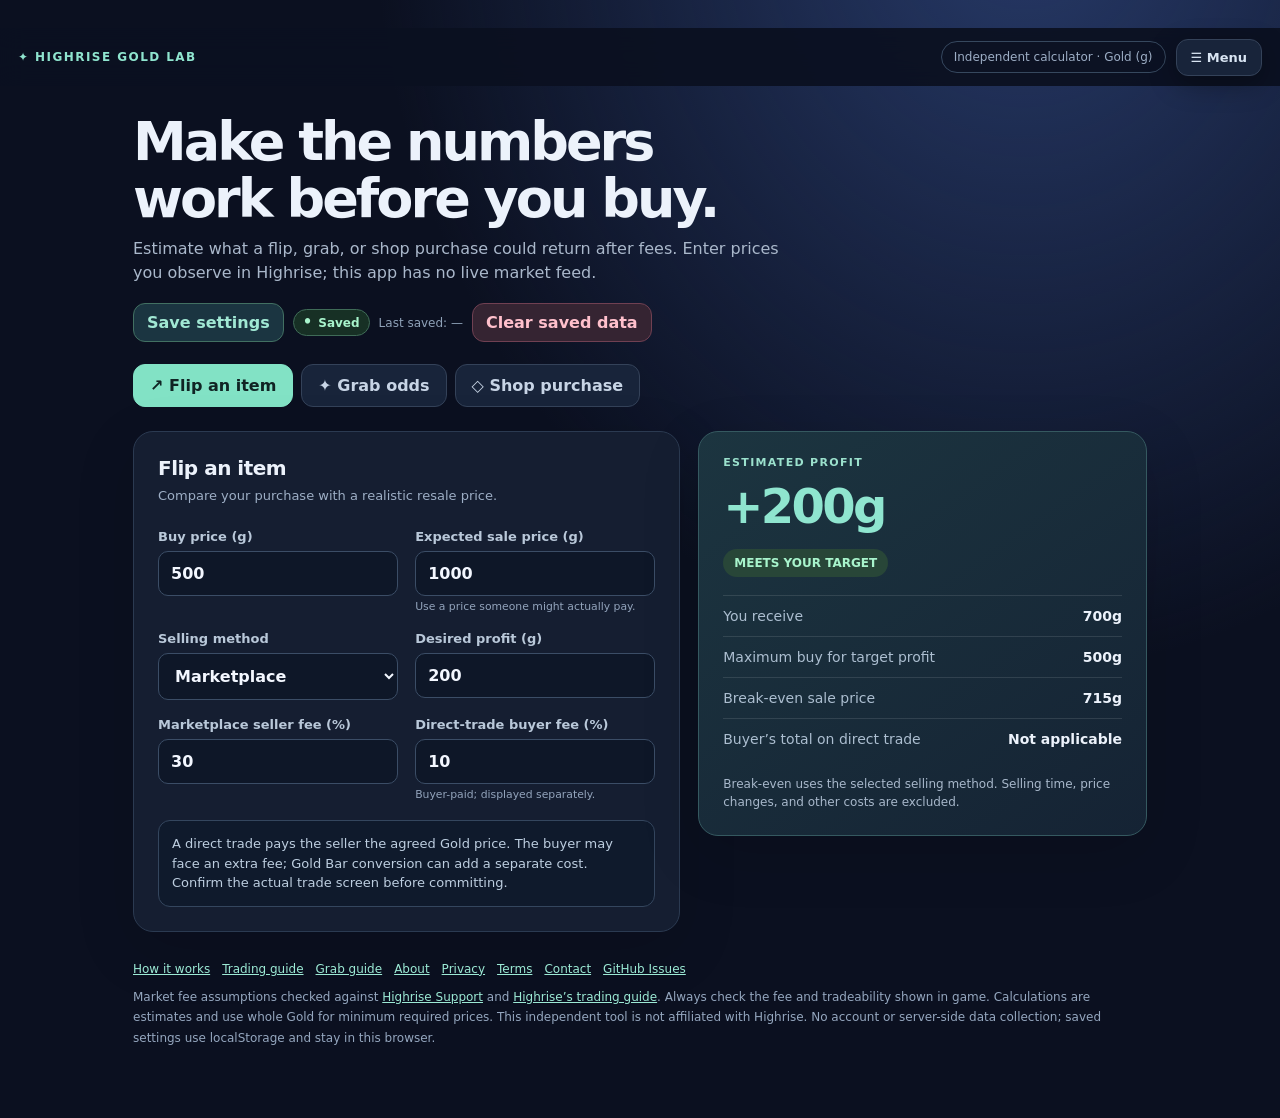
==== commit c2b706d5: "Force header to full viewport width on mobile" ====
--- a/index.html
+++ b/index.html
@@ -4,7 +4,7 @@
 <meta charset="utf-8"><meta name="viewport" content="width=device-width,initial-scale=1"><meta name="theme-color" content="#111827"><meta name="description" content="Highrise Gold Lab is a free independent calculator for Highrise item flips, Grab expected value, marketplace fees, break-even prices, and shop resale estimates.">
 <title>Highrise Gold Lab · Profit calculator</title>
 <style>
-:root{font-family:Inter,ui-sans-serif,system-ui,-apple-system,BlinkMacSystemFont,"Segoe UI",sans-serif;color:#ecf2fb;background:#0b1020;font-variant-numeric:tabular-nums}*{box-sizing:border-box}html,body{max-width:100%;overflow-x:clip}body{margin:0;min-height:100vh;background:radial-gradient(ellipse at 80% -10%,#273a69 0%,transparent 45%),#0b1020}main{max-width:1050px;margin:auto;padding:28px 18px 70px}header{display:flex;align-items:center;justify-content:space-between;gap:20px;margin-bottom:35px}.site-header{position:sticky;top:0;z-index:100;background:#0b1020ef;backdrop-filter:blur(12px);width:100vw;margin:0 calc(50% - 50vw) 28px;padding:10px max(18px,calc((100vw - 1050px)/2 + 18px));min-height:58px}.header-actions{display:flex;align-items:center;gap:10px}.brand{color:#8fe5cf;font-weight:850;letter-spacing:.12em;font-size:12px;text-transform:uppercase;text-decoration:none}.pill{border:1px solid #36485e;color:#9daec5;border-radius:30px;padding:8px 12px;font-size:12px}h1{font-size:clamp(32px,5vw,54px);letter-spacing:-.055em;line-height:1.05;margin:7px 0 10px}p{color:#aab8cb;line-height:1.5;margin:0}.intro{max-width:650px;margin-bottom:18px}.site-menu{position:relative;display:block;width:auto;flex:0 0 auto;margin:0}.site-menu summary{list-style:none;cursor:pointer;background:#18243a;border:1px solid #344259;color:#d9e5f3;border-radius:12px;padding:10px 14px;font-weight:800;font-size:13px;box-shadow:0 8px 28px #0005}.site-menu summary::-webkit-details-marker{display:none}.site-menu[open] summary{background:#82e2c5;color:#102424;border-color:#82e2c5}.site-nav{position:fixed;top:66px;right:12px;left:auto;display:flex;flex-direction:column;gap:6px;width:230px;max-width:calc(100vw - 24px);padding:10px;background:#111a2a;border:1px solid #344259;border-radius:14px;box-shadow:0 18px 50px #0008}.site-nav a{padding:10px 12px;border:1px solid transparent;border-radius:10px;color:#c7d4e5;text-decoration:none;font-size:13px;font-weight:700;white-space:nowrap}.site-nav a:hover,.site-nav a.active{background:#82e2c5;color:#102424;border-color:#82e2c5}.savebar{display:flex;gap:9px;align-items:center;flex-wrap:wrap;margin:0 0 22px}.savebar button{background:#18243a;border:1px solid #3c526f;color:#d8e6f4;padding:9px 13px}.savebar button.primary-save{background:#1b3541;border-color:#427062;color:#a1e8d4}.savebar button.danger-save{background:#352432;border-color:#704052;color:#ffc0cc}.save-status{display:inline-flex;align-items:center;gap:6px;font-size:12px;font-weight:800;min-height:1em;padding:5px 9px;border-radius:999px;border:1px solid #3c526f;background:#111a2a;color:#aebed0}.save-status::before{content:'•';font-size:15px;line-height:1}.save-status.saving{color:#f5d58a;border-color:#6f5a2d;background:#2b2415}.save-status.saved{color:#a8f4cc;border-color:#3f6b57;background:#173025}.save-status.failed{color:#ffb3a9;border-color:#744457;background:#3a2027}.last-saved{font-size:12px;color:#8fa2b8;white-space:nowrap}.tabs{display:flex;gap:8px;overflow-x:auto;padding-bottom:6px;margin-bottom:18px}.tabs button{white-space:nowrap;background:#18243a;border:1px solid #344259;color:#c7d4e5}.tabs button.active{background:#82e2c5;color:#102424;border-color:#82e2c5}button{font:inherit;border-radius:12px;padding:11px 16px;cursor:pointer;font-weight:700}button:focus-visible,input:focus-visible,select:focus-visible{outline:2px solid #8fe5cf;outline-offset:2px}.panel{background:#151e31;border:1px solid #2b3a51;border-radius:20px;padding:24px;box-shadow:0 18px 60px #0002}.layout{display:grid;grid-template-columns:minmax(0,1fr) minmax(280px,.82fr);gap:18px;align-items:start}.panel h2{font-size:20px;margin:0 0 6px;letter-spacing:-.025em}.muted{font-size:13px;color:#9daec5}.fields{display:grid;grid-template-columns:repeat(2,minmax(0,1fr));gap:17px;margin-top:23px}.field{display:block;font-size:13px;font-weight:700;color:#b9c8d9}.field small{display:block;font-weight:400;color:#93a4bc;margin-top:4px;line-height:1.35}input,select{display:block;width:100%;border:1px solid #3b4d66;border-radius:10px;padding:12px;margin-top:7px;color:#f3f7ff;background:#0e1728;font:inherit;font-size:16px;min-width:0}input::placeholder{color:#667992}input[type=checkbox]{display:inline;width:auto;margin:0 8px 0 0;accent-color:#8fe5cf}.check{display:flex;align-items:center;margin-top:18px;color:#d8e3ef;font-size:13px}select{appearance:auto}.rarity-select{font-weight:800;transition:border-color .15s,background .15s,color .15s,box-shadow .15s}.rarity-common{color:#dbe4ee!important;border-color:#718096!important;background:#1b2433!important}.rarity-uncommon{color:#9ff0ba!important;border-color:#45a865!important;background:#14281d!important}.rarity-rare{color:#8fc5ff!important;border-color:#3f86d9!important;background:#13243a!important}.rarity-epic{color:#d9a6ff!important;border-color:#9956d8!important;background:#251536!important}.rarity-legendary{color:#ffd27a!important;border-color:#d79528!important;background:#33230f!important}.rarity-mythic{color:#ff9ac8!important;border-color:#d94f91!important;background:#341528!important}.rarity-select option{background:#0e1728;font-weight:700}.rarity-select option[value="Common"]{color:#dbe4ee}.rarity-select option[value="Uncommon"]{color:#9ff0ba}.rarity-select option[value="Rare"]{color:#8fc5ff}.rarity-select option[value="Epic"]{color:#d9a6ff}.rarity-select option[value="Legendary"]{color:#ffd27a}.rarity-select option[value="Mythic"]{color:#ff9ac8}.result{background:linear-gradient(145deg,#1c3540,#152334);border-color:#355960}.eyebrow{color:#9be1cd;text-transform:uppercase;font-size:11px;letter-spacing:.12em;font-weight:800;margin-bottom:9px}.big{font-size:clamp(30px,4vw,48px);font-weight:850;letter-spacing:-.055em;margin:0 0 8px}.positive{color:#8fe5cf}.negative{color:#ffa69c}.neutral{color:#fff}.status{display:inline-block;border-radius:25px;padding:7px 11px;font-size:12px;font-weight:800;background:#284638;color:#a8f4cc;margin:7px 0 18px}.status.bad{background:#543338;color:#ffb3a9}.status.caution{background:#554630;color:#f9d591}.metric{display:flex;justify-content:space-between;gap:12px;border-top:1px solid #ffffff1c;padding:12px 0;font-size:14px}.metric span{color:#acbed0}.metric strong{text-align:right}.note{font-size:12px;color:#a8b8cb;margin-top:16px;line-height:1.5}.callout{background:#0f1a2c;border:1px solid #34465e;border-radius:12px;padding:13px;margin-top:17px;font-size:13px;color:#bdcee0;line-height:1.5}.footer{margin-top:27px;color:#95a7bf;font-size:12px;line-height:1.7}.footer a{color:#9cead5}.hidden{display:none!important}.subheading{font-size:14px;margin:24px 0 10px;color:#c8d8e8}.row{display:grid;grid-template-columns:1.5fr .8fr .9fr auto;gap:7px;align-items:end;margin:8px 0}.row label{font-size:11px;color:#9fb1c7}.row input{margin-top:4px;padding:10px;font-size:14px}.row button{padding:10px;background:#442b3b;color:#ffc1cb;border:1px solid #744457}.secondary{background:#1b3541;border:1px solid #427062;color:#a1e8d4;padding:9px 12px;margin-top:8px}.summary-strip{display:flex;gap:12px;flex-wrap:wrap;margin-top:18px}.summary-strip div{border:1px solid #34465e;border-radius:12px;padding:12px;flex:1;min-width:140px}.summary-strip b{display:block;font-size:20px;margin-top:4px}.summary-strip span{font-size:12px;color:#a6bad0}@media(max-width:760px){.site-header{padding:10px 18px;min-height:56px}.header-actions{gap:7px}.site-header .pill{display:none}.site-nav{top:62px;right:10px}.layout{grid-template-columns:1fr}.panel{padding:19px}.row{grid-template-columns:1.2fr .7fr .85fr auto;gap:4px}.row input{padding:8px}.row button{padding:8px}}@media(max-width:420px){.fields{gap:12px}.row{grid-template-columns:1fr 1fr auto}.row label:first-child{grid-column:1/-1}.row button{grid-column:3;grid-row:2}.row label:nth-child(3){grid-column:2;grid-row:2}.row label:nth-child(2){grid-column:1;grid-row:2}} 
+:root{font-family:Inter,ui-sans-serif,system-ui,-apple-system,BlinkMacSystemFont,"Segoe UI",sans-serif;color:#ecf2fb;background:#0b1020;font-variant-numeric:tabular-nums}*{box-sizing:border-box}html,body{max-width:100%;overflow-x:clip}body{margin:0;min-height:100vh;background:radial-gradient(ellipse at 80% -10%,#273a69 0%,transparent 45%),#0b1020}main{max-width:1050px;margin:auto;padding:28px 18px 70px}header{display:flex;align-items:center;justify-content:space-between;gap:20px;margin-bottom:35px}.site-header{position:sticky;top:0;z-index:100;background:#0b1020ef;backdrop-filter:blur(12px);width:100vw;max-width:none;margin-left:calc(50% - 50vw);margin-right:calc(50% - 50vw);margin-bottom:28px;padding:10px 18px;min-height:58px}.header-actions{display:flex;align-items:center;gap:10px}.brand{color:#8fe5cf;font-weight:850;letter-spacing:.12em;font-size:12px;text-transform:uppercase;text-decoration:none}.pill{border:1px solid #36485e;color:#9daec5;border-radius:30px;padding:8px 12px;font-size:12px}h1{font-size:clamp(32px,5vw,54px);letter-spacing:-.055em;line-height:1.05;margin:7px 0 10px}p{color:#aab8cb;line-height:1.5;margin:0}.intro{max-width:650px;margin-bottom:18px}.site-menu{position:relative;display:block;width:auto;flex:0 0 auto;margin:0}.site-menu summary{list-style:none;cursor:pointer;background:#18243a;border:1px solid #344259;color:#d9e5f3;border-radius:12px;padding:10px 14px;font-weight:800;font-size:13px;box-shadow:0 8px 28px #0005}.site-menu summary::-webkit-details-marker{display:none}.site-menu[open] summary{background:#82e2c5;color:#102424;border-color:#82e2c5}.site-nav{position:fixed;top:66px;right:12px;left:auto;display:flex;flex-direction:column;gap:6px;width:230px;max-width:calc(100vw - 24px);padding:10px;background:#111a2a;border:1px solid #344259;border-radius:14px;box-shadow:0 18px 50px #0008}.site-nav a{padding:10px 12px;border:1px solid transparent;border-radius:10px;color:#c7d4e5;text-decoration:none;font-size:13px;font-weight:700;white-space:nowrap}.site-nav a:hover,.site-nav a.active{background:#82e2c5;color:#102424;border-color:#82e2c5}.savebar{display:flex;gap:9px;align-items:center;flex-wrap:wrap;margin:0 0 22px}.savebar button{background:#18243a;border:1px solid #3c526f;color:#d8e6f4;padding:9px 13px}.savebar button.primary-save{background:#1b3541;border-color:#427062;color:#a1e8d4}.savebar button.danger-save{background:#352432;border-color:#704052;color:#ffc0cc}.save-status{display:inline-flex;align-items:center;gap:6px;font-size:12px;font-weight:800;min-height:1em;padding:5px 9px;border-radius:999px;border:1px solid #3c526f;background:#111a2a;color:#aebed0}.save-status::before{content:'•';font-size:15px;line-height:1}.save-status.saving{color:#f5d58a;border-color:#6f5a2d;background:#2b2415}.save-status.saved{color:#a8f4cc;border-color:#3f6b57;background:#173025}.save-status.failed{color:#ffb3a9;border-color:#744457;background:#3a2027}.last-saved{font-size:12px;color:#8fa2b8;white-space:nowrap}.tabs{display:flex;gap:8px;overflow-x:auto;padding-bottom:6px;margin-bottom:18px}.tabs button{white-space:nowrap;background:#18243a;border:1px solid #344259;color:#c7d4e5}.tabs button.active{background:#82e2c5;color:#102424;border-color:#82e2c5}button{font:inherit;border-radius:12px;padding:11px 16px;cursor:pointer;font-weight:700}button:focus-visible,input:focus-visible,select:focus-visible{outline:2px solid #8fe5cf;outline-offset:2px}.panel{background:#151e31;border:1px solid #2b3a51;border-radius:20px;padding:24px;box-shadow:0 18px 60px #0002}.layout{display:grid;grid-template-columns:minmax(0,1fr) minmax(280px,.82fr);gap:18px;align-items:start}.panel h2{font-size:20px;margin:0 0 6px;letter-spacing:-.025em}.muted{font-size:13px;color:#9daec5}.fields{display:grid;grid-template-columns:repeat(2,minmax(0,1fr));gap:17px;margin-top:23px}.field{display:block;font-size:13px;font-weight:700;color:#b9c8d9}.field small{display:block;font-weight:400;color:#93a4bc;margin-top:4px;line-height:1.35}input,select{display:block;width:100%;border:1px solid #3b4d66;border-radius:10px;padding:12px;margin-top:7px;color:#f3f7ff;background:#0e1728;font:inherit;font-size:16px;min-width:0}input::placeholder{color:#667992}input[type=checkbox]{display:inline;width:auto;margin:0 8px 0 0;accent-color:#8fe5cf}.check{display:flex;align-items:center;margin-top:18px;color:#d8e3ef;font-size:13px}select{appearance:auto}.rarity-select{font-weight:800;transition:border-color .15s,background .15s,color .15s,box-shadow .15s}.rarity-common{color:#dbe4ee!important;border-color:#718096!important;background:#1b2433!important}.rarity-uncommon{color:#9ff0ba!important;border-color:#45a865!important;background:#14281d!important}.rarity-rare{color:#8fc5ff!important;border-color:#3f86d9!important;background:#13243a!important}.rarity-epic{color:#d9a6ff!important;border-color:#9956d8!important;background:#251536!important}.rarity-legendary{color:#ffd27a!important;border-color:#d79528!important;background:#33230f!important}.rarity-mythic{color:#ff9ac8!important;border-color:#d94f91!important;background:#341528!important}.rarity-select option{background:#0e1728;font-weight:700}.rarity-select option[value="Common"]{color:#dbe4ee}.rarity-select option[value="Uncommon"]{color:#9ff0ba}.rarity-select option[value="Rare"]{color:#8fc5ff}.rarity-select option[value="Epic"]{color:#d9a6ff}.rarity-select option[value="Legendary"]{color:#ffd27a}.rarity-select option[value="Mythic"]{color:#ff9ac8}.result{background:linear-gradient(145deg,#1c3540,#152334);border-color:#355960}.eyebrow{color:#9be1cd;text-transform:uppercase;font-size:11px;letter-spacing:.12em;font-weight:800;margin-bottom:9px}.big{font-size:clamp(30px,4vw,48px);font-weight:850;letter-spacing:-.055em;margin:0 0 8px}.positive{color:#8fe5cf}.negative{color:#ffa69c}.neutral{color:#fff}.status{display:inline-block;border-radius:25px;padding:7px 11px;font-size:12px;font-weight:800;background:#284638;color:#a8f4cc;margin:7px 0 18px}.status.bad{background:#543338;color:#ffb3a9}.status.caution{background:#554630;color:#f9d591}.metric{display:flex;justify-content:space-between;gap:12px;border-top:1px solid #ffffff1c;padding:12px 0;font-size:14px}.metric span{color:#acbed0}.metric strong{text-align:right}.note{font-size:12px;color:#a8b8cb;margin-top:16px;line-height:1.5}.callout{background:#0f1a2c;border:1px solid #34465e;border-radius:12px;padding:13px;margin-top:17px;font-size:13px;color:#bdcee0;line-height:1.5}.footer{margin-top:27px;color:#95a7bf;font-size:12px;line-height:1.7}.footer a{color:#9cead5}.hidden{display:none!important}.subheading{font-size:14px;margin:24px 0 10px;color:#c8d8e8}.row{display:grid;grid-template-columns:1.5fr .8fr .9fr auto;gap:7px;align-items:end;margin:8px 0}.row label{font-size:11px;color:#9fb1c7}.row input{margin-top:4px;padding:10px;font-size:14px}.row button{padding:10px;background:#442b3b;color:#ffc1cb;border:1px solid #744457}.secondary{background:#1b3541;border:1px solid #427062;color:#a1e8d4;padding:9px 12px;margin-top:8px}.summary-strip{display:flex;gap:12px;flex-wrap:wrap;margin-top:18px}.summary-strip div{border:1px solid #34465e;border-radius:12px;padding:12px;flex:1;min-width:140px}.summary-strip b{display:block;font-size:20px;margin-top:4px}.summary-strip span{font-size:12px;color:#a6bad0}@media(max-width:760px){.site-header{padding:10px 18px;min-height:56px}.header-actions{gap:7px}.site-header .pill{display:none}.site-nav{top:62px;right:10px}.layout{grid-template-columns:1fr}.panel{padding:19px}.row{grid-template-columns:1.2fr .7fr .85fr auto;gap:4px}.row input{padding:8px}.row button{padding:8px}}@media(max-width:420px){.fields{gap:12px}.row{grid-template-columns:1fr 1fr auto}.row label:first-child{grid-column:1/-1}.row button{grid-column:3;grid-row:2}.row label:nth-child(3){grid-column:2;grid-row:2}.row label:nth-child(2){grid-column:1;grid-row:2}} 
 </style>
 </head>
 <body><main>
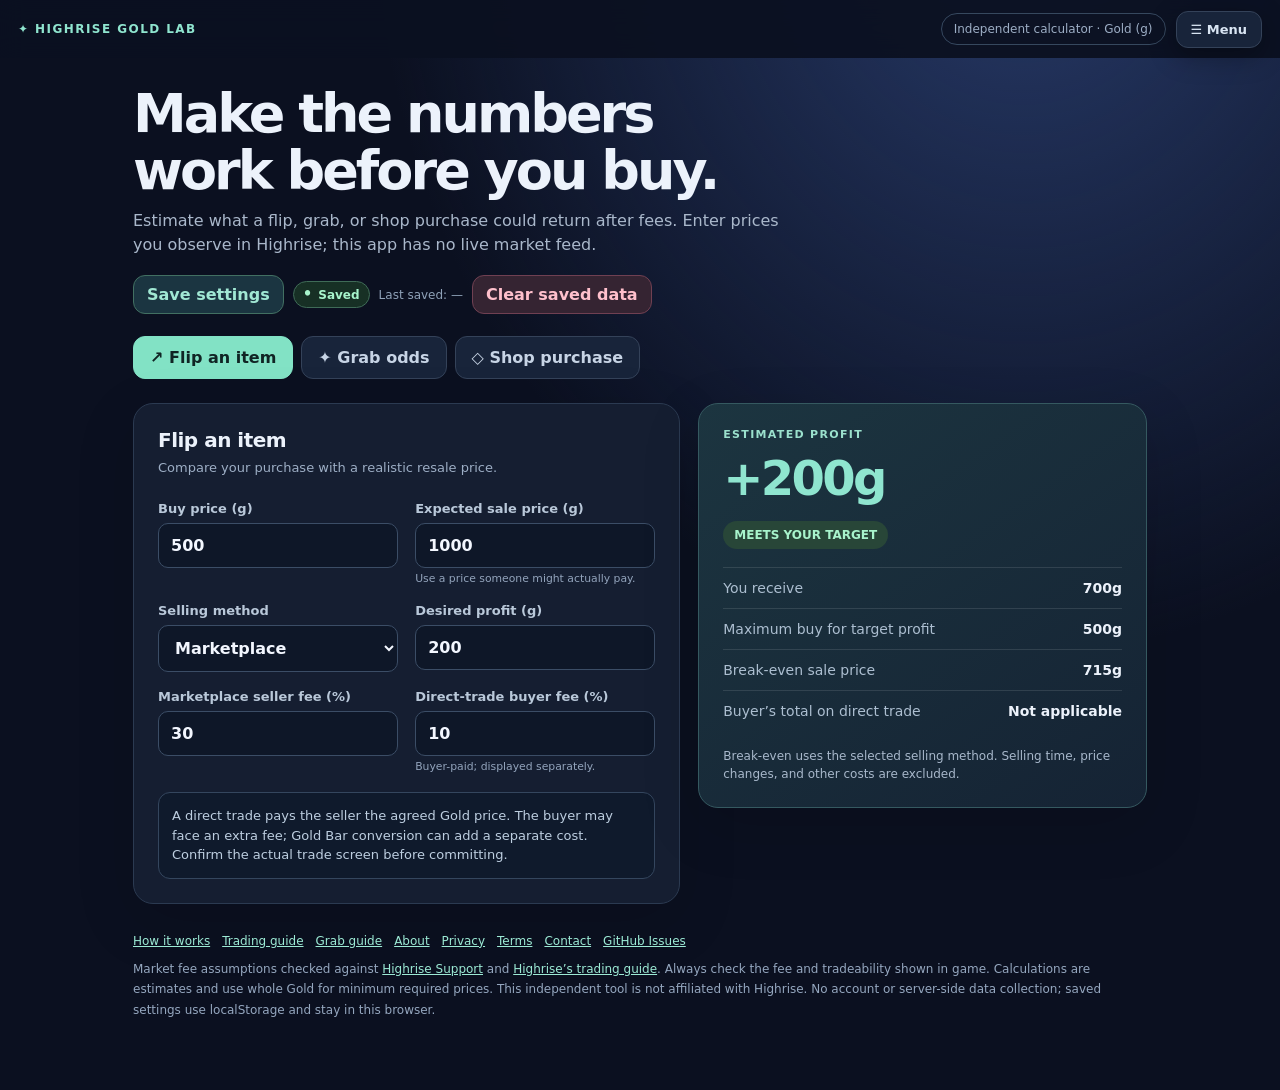
==== commit 72b2610b: "Make sticky header flush with viewport top on initial load" ====
--- a/index.html
+++ b/index.html
@@ -4,7 +4,7 @@
 <meta charset="utf-8"><meta name="viewport" content="width=device-width,initial-scale=1"><meta name="theme-color" content="#111827"><meta name="description" content="Highrise Gold Lab is a free independent calculator for Highrise item flips, Grab expected value, marketplace fees, break-even prices, and shop resale estimates.">
 <title>Highrise Gold Lab · Profit calculator</title>
 <style>
-:root{font-family:Inter,ui-sans-serif,system-ui,-apple-system,BlinkMacSystemFont,"Segoe UI",sans-serif;color:#ecf2fb;background:#0b1020;font-variant-numeric:tabular-nums}*{box-sizing:border-box}html,body{max-width:100%;overflow-x:clip}body{margin:0;min-height:100vh;background:radial-gradient(ellipse at 80% -10%,#273a69 0%,transparent 45%),#0b1020}main{max-width:1050px;margin:auto;padding:28px 18px 70px}header{display:flex;align-items:center;justify-content:space-between;gap:20px;margin-bottom:35px}.site-header{position:sticky;top:0;z-index:100;background:#0b1020ef;backdrop-filter:blur(12px);width:100vw;max-width:none;margin-left:calc(50% - 50vw);margin-right:calc(50% - 50vw);margin-bottom:28px;padding:10px 18px;min-height:58px}.header-actions{display:flex;align-items:center;gap:10px}.brand{color:#8fe5cf;font-weight:850;letter-spacing:.12em;font-size:12px;text-transform:uppercase;text-decoration:none}.pill{border:1px solid #36485e;color:#9daec5;border-radius:30px;padding:8px 12px;font-size:12px}h1{font-size:clamp(32px,5vw,54px);letter-spacing:-.055em;line-height:1.05;margin:7px 0 10px}p{color:#aab8cb;line-height:1.5;margin:0}.intro{max-width:650px;margin-bottom:18px}.site-menu{position:relative;display:block;width:auto;flex:0 0 auto;margin:0}.site-menu summary{list-style:none;cursor:pointer;background:#18243a;border:1px solid #344259;color:#d9e5f3;border-radius:12px;padding:10px 14px;font-weight:800;font-size:13px;box-shadow:0 8px 28px #0005}.site-menu summary::-webkit-details-marker{display:none}.site-menu[open] summary{background:#82e2c5;color:#102424;border-color:#82e2c5}.site-nav{position:fixed;top:66px;right:12px;left:auto;display:flex;flex-direction:column;gap:6px;width:230px;max-width:calc(100vw - 24px);padding:10px;background:#111a2a;border:1px solid #344259;border-radius:14px;box-shadow:0 18px 50px #0008}.site-nav a{padding:10px 12px;border:1px solid transparent;border-radius:10px;color:#c7d4e5;text-decoration:none;font-size:13px;font-weight:700;white-space:nowrap}.site-nav a:hover,.site-nav a.active{background:#82e2c5;color:#102424;border-color:#82e2c5}.savebar{display:flex;gap:9px;align-items:center;flex-wrap:wrap;margin:0 0 22px}.savebar button{background:#18243a;border:1px solid #3c526f;color:#d8e6f4;padding:9px 13px}.savebar button.primary-save{background:#1b3541;border-color:#427062;color:#a1e8d4}.savebar button.danger-save{background:#352432;border-color:#704052;color:#ffc0cc}.save-status{display:inline-flex;align-items:center;gap:6px;font-size:12px;font-weight:800;min-height:1em;padding:5px 9px;border-radius:999px;border:1px solid #3c526f;background:#111a2a;color:#aebed0}.save-status::before{content:'•';font-size:15px;line-height:1}.save-status.saving{color:#f5d58a;border-color:#6f5a2d;background:#2b2415}.save-status.saved{color:#a8f4cc;border-color:#3f6b57;background:#173025}.save-status.failed{color:#ffb3a9;border-color:#744457;background:#3a2027}.last-saved{font-size:12px;color:#8fa2b8;white-space:nowrap}.tabs{display:flex;gap:8px;overflow-x:auto;padding-bottom:6px;margin-bottom:18px}.tabs button{white-space:nowrap;background:#18243a;border:1px solid #344259;color:#c7d4e5}.tabs button.active{background:#82e2c5;color:#102424;border-color:#82e2c5}button{font:inherit;border-radius:12px;padding:11px 16px;cursor:pointer;font-weight:700}button:focus-visible,input:focus-visible,select:focus-visible{outline:2px solid #8fe5cf;outline-offset:2px}.panel{background:#151e31;border:1px solid #2b3a51;border-radius:20px;padding:24px;box-shadow:0 18px 60px #0002}.layout{display:grid;grid-template-columns:minmax(0,1fr) minmax(280px,.82fr);gap:18px;align-items:start}.panel h2{font-size:20px;margin:0 0 6px;letter-spacing:-.025em}.muted{font-size:13px;color:#9daec5}.fields{display:grid;grid-template-columns:repeat(2,minmax(0,1fr));gap:17px;margin-top:23px}.field{display:block;font-size:13px;font-weight:700;color:#b9c8d9}.field small{display:block;font-weight:400;color:#93a4bc;margin-top:4px;line-height:1.35}input,select{display:block;width:100%;border:1px solid #3b4d66;border-radius:10px;padding:12px;margin-top:7px;color:#f3f7ff;background:#0e1728;font:inherit;font-size:16px;min-width:0}input::placeholder{color:#667992}input[type=checkbox]{display:inline;width:auto;margin:0 8px 0 0;accent-color:#8fe5cf}.check{display:flex;align-items:center;margin-top:18px;color:#d8e3ef;font-size:13px}select{appearance:auto}.rarity-select{font-weight:800;transition:border-color .15s,background .15s,color .15s,box-shadow .15s}.rarity-common{color:#dbe4ee!important;border-color:#718096!important;background:#1b2433!important}.rarity-uncommon{color:#9ff0ba!important;border-color:#45a865!important;background:#14281d!important}.rarity-rare{color:#8fc5ff!important;border-color:#3f86d9!important;background:#13243a!important}.rarity-epic{color:#d9a6ff!important;border-color:#9956d8!important;background:#251536!important}.rarity-legendary{color:#ffd27a!important;border-color:#d79528!important;background:#33230f!important}.rarity-mythic{color:#ff9ac8!important;border-color:#d94f91!important;background:#341528!important}.rarity-select option{background:#0e1728;font-weight:700}.rarity-select option[value="Common"]{color:#dbe4ee}.rarity-select option[value="Uncommon"]{color:#9ff0ba}.rarity-select option[value="Rare"]{color:#8fc5ff}.rarity-select option[value="Epic"]{color:#d9a6ff}.rarity-select option[value="Legendary"]{color:#ffd27a}.rarity-select option[value="Mythic"]{color:#ff9ac8}.result{background:linear-gradient(145deg,#1c3540,#152334);border-color:#355960}.eyebrow{color:#9be1cd;text-transform:uppercase;font-size:11px;letter-spacing:.12em;font-weight:800;margin-bottom:9px}.big{font-size:clamp(30px,4vw,48px);font-weight:850;letter-spacing:-.055em;margin:0 0 8px}.positive{color:#8fe5cf}.negative{color:#ffa69c}.neutral{color:#fff}.status{display:inline-block;border-radius:25px;padding:7px 11px;font-size:12px;font-weight:800;background:#284638;color:#a8f4cc;margin:7px 0 18px}.status.bad{background:#543338;color:#ffb3a9}.status.caution{background:#554630;color:#f9d591}.metric{display:flex;justify-content:space-between;gap:12px;border-top:1px solid #ffffff1c;padding:12px 0;font-size:14px}.metric span{color:#acbed0}.metric strong{text-align:right}.note{font-size:12px;color:#a8b8cb;margin-top:16px;line-height:1.5}.callout{background:#0f1a2c;border:1px solid #34465e;border-radius:12px;padding:13px;margin-top:17px;font-size:13px;color:#bdcee0;line-height:1.5}.footer{margin-top:27px;color:#95a7bf;font-size:12px;line-height:1.7}.footer a{color:#9cead5}.hidden{display:none!important}.subheading{font-size:14px;margin:24px 0 10px;color:#c8d8e8}.row{display:grid;grid-template-columns:1.5fr .8fr .9fr auto;gap:7px;align-items:end;margin:8px 0}.row label{font-size:11px;color:#9fb1c7}.row input{margin-top:4px;padding:10px;font-size:14px}.row button{padding:10px;background:#442b3b;color:#ffc1cb;border:1px solid #744457}.secondary{background:#1b3541;border:1px solid #427062;color:#a1e8d4;padding:9px 12px;margin-top:8px}.summary-strip{display:flex;gap:12px;flex-wrap:wrap;margin-top:18px}.summary-strip div{border:1px solid #34465e;border-radius:12px;padding:12px;flex:1;min-width:140px}.summary-strip b{display:block;font-size:20px;margin-top:4px}.summary-strip span{font-size:12px;color:#a6bad0}@media(max-width:760px){.site-header{padding:10px 18px;min-height:56px}.header-actions{gap:7px}.site-header .pill{display:none}.site-nav{top:62px;right:10px}.layout{grid-template-columns:1fr}.panel{padding:19px}.row{grid-template-columns:1.2fr .7fr .85fr auto;gap:4px}.row input{padding:8px}.row button{padding:8px}}@media(max-width:420px){.fields{gap:12px}.row{grid-template-columns:1fr 1fr auto}.row label:first-child{grid-column:1/-1}.row button{grid-column:3;grid-row:2}.row label:nth-child(3){grid-column:2;grid-row:2}.row label:nth-child(2){grid-column:1;grid-row:2}} 
+:root{font-family:Inter,ui-sans-serif,system-ui,-apple-system,BlinkMacSystemFont,"Segoe UI",sans-serif;color:#ecf2fb;background:#0b1020;font-variant-numeric:tabular-nums}*{box-sizing:border-box}html,body{max-width:100%;overflow-x:clip}body{margin:0;min-height:100vh;background:radial-gradient(ellipse at 80% -10%,#273a69 0%,transparent 45%),#0b1020}main{max-width:1050px;margin:auto;padding:0 18px 70px}header{display:flex;align-items:center;justify-content:space-between;gap:20px;margin-bottom:35px}.site-header{position:sticky;top:0;z-index:100;background:#0b1020ef;backdrop-filter:blur(12px);width:100vw;max-width:none;margin-left:calc(50% - 50vw);margin-right:calc(50% - 50vw);margin-bottom:28px;padding:10px 18px;min-height:58px}.header-actions{display:flex;align-items:center;gap:10px}.brand{color:#8fe5cf;font-weight:850;letter-spacing:.12em;font-size:12px;text-transform:uppercase;text-decoration:none}.pill{border:1px solid #36485e;color:#9daec5;border-radius:30px;padding:8px 12px;font-size:12px}h1{font-size:clamp(32px,5vw,54px);letter-spacing:-.055em;line-height:1.05;margin:7px 0 10px}p{color:#aab8cb;line-height:1.5;margin:0}.intro{max-width:650px;margin-bottom:18px}.site-menu{position:relative;display:block;width:auto;flex:0 0 auto;margin:0}.site-menu summary{list-style:none;cursor:pointer;background:#18243a;border:1px solid #344259;color:#d9e5f3;border-radius:12px;padding:10px 14px;font-weight:800;font-size:13px;box-shadow:0 8px 28px #0005}.site-menu summary::-webkit-details-marker{display:none}.site-menu[open] summary{background:#82e2c5;color:#102424;border-color:#82e2c5}.site-nav{position:fixed;top:66px;right:12px;left:auto;display:flex;flex-direction:column;gap:6px;width:230px;max-width:calc(100vw - 24px);padding:10px;background:#111a2a;border:1px solid #344259;border-radius:14px;box-shadow:0 18px 50px #0008}.site-nav a{padding:10px 12px;border:1px solid transparent;border-radius:10px;color:#c7d4e5;text-decoration:none;font-size:13px;font-weight:700;white-space:nowrap}.site-nav a:hover,.site-nav a.active{background:#82e2c5;color:#102424;border-color:#82e2c5}.savebar{display:flex;gap:9px;align-items:center;flex-wrap:wrap;margin:0 0 22px}.savebar button{background:#18243a;border:1px solid #3c526f;color:#d8e6f4;padding:9px 13px}.savebar button.primary-save{background:#1b3541;border-color:#427062;color:#a1e8d4}.savebar button.danger-save{background:#352432;border-color:#704052;color:#ffc0cc}.save-status{display:inline-flex;align-items:center;gap:6px;font-size:12px;font-weight:800;min-height:1em;padding:5px 9px;border-radius:999px;border:1px solid #3c526f;background:#111a2a;color:#aebed0}.save-status::before{content:'•';font-size:15px;line-height:1}.save-status.saving{color:#f5d58a;border-color:#6f5a2d;background:#2b2415}.save-status.saved{color:#a8f4cc;border-color:#3f6b57;background:#173025}.save-status.failed{color:#ffb3a9;border-color:#744457;background:#3a2027}.last-saved{font-size:12px;color:#8fa2b8;white-space:nowrap}.tabs{display:flex;gap:8px;overflow-x:auto;padding-bottom:6px;margin-bottom:18px}.tabs button{white-space:nowrap;background:#18243a;border:1px solid #344259;color:#c7d4e5}.tabs button.active{background:#82e2c5;color:#102424;border-color:#82e2c5}button{font:inherit;border-radius:12px;padding:11px 16px;cursor:pointer;font-weight:700}button:focus-visible,input:focus-visible,select:focus-visible{outline:2px solid #8fe5cf;outline-offset:2px}.panel{background:#151e31;border:1px solid #2b3a51;border-radius:20px;padding:24px;box-shadow:0 18px 60px #0002}.layout{display:grid;grid-template-columns:minmax(0,1fr) minmax(280px,.82fr);gap:18px;align-items:start}.panel h2{font-size:20px;margin:0 0 6px;letter-spacing:-.025em}.muted{font-size:13px;color:#9daec5}.fields{display:grid;grid-template-columns:repeat(2,minmax(0,1fr));gap:17px;margin-top:23px}.field{display:block;font-size:13px;font-weight:700;color:#b9c8d9}.field small{display:block;font-weight:400;color:#93a4bc;margin-top:4px;line-height:1.35}input,select{display:block;width:100%;border:1px solid #3b4d66;border-radius:10px;padding:12px;margin-top:7px;color:#f3f7ff;background:#0e1728;font:inherit;font-size:16px;min-width:0}input::placeholder{color:#667992}input[type=checkbox]{display:inline;width:auto;margin:0 8px 0 0;accent-color:#8fe5cf}.check{display:flex;align-items:center;margin-top:18px;color:#d8e3ef;font-size:13px}select{appearance:auto}.rarity-select{font-weight:800;transition:border-color .15s,background .15s,color .15s,box-shadow .15s}.rarity-common{color:#dbe4ee!important;border-color:#718096!important;background:#1b2433!important}.rarity-uncommon{color:#9ff0ba!important;border-color:#45a865!important;background:#14281d!important}.rarity-rare{color:#8fc5ff!important;border-color:#3f86d9!important;background:#13243a!important}.rarity-epic{color:#d9a6ff!important;border-color:#9956d8!important;background:#251536!important}.rarity-legendary{color:#ffd27a!important;border-color:#d79528!important;background:#33230f!important}.rarity-mythic{color:#ff9ac8!important;border-color:#d94f91!important;background:#341528!important}.rarity-select option{background:#0e1728;font-weight:700}.rarity-select option[value="Common"]{color:#dbe4ee}.rarity-select option[value="Uncommon"]{color:#9ff0ba}.rarity-select option[value="Rare"]{color:#8fc5ff}.rarity-select option[value="Epic"]{color:#d9a6ff}.rarity-select option[value="Legendary"]{color:#ffd27a}.rarity-select option[value="Mythic"]{color:#ff9ac8}.result{background:linear-gradient(145deg,#1c3540,#152334);border-color:#355960}.eyebrow{color:#9be1cd;text-transform:uppercase;font-size:11px;letter-spacing:.12em;font-weight:800;margin-bottom:9px}.big{font-size:clamp(30px,4vw,48px);font-weight:850;letter-spacing:-.055em;margin:0 0 8px}.positive{color:#8fe5cf}.negative{color:#ffa69c}.neutral{color:#fff}.status{display:inline-block;border-radius:25px;padding:7px 11px;font-size:12px;font-weight:800;background:#284638;color:#a8f4cc;margin:7px 0 18px}.status.bad{background:#543338;color:#ffb3a9}.status.caution{background:#554630;color:#f9d591}.metric{display:flex;justify-content:space-between;gap:12px;border-top:1px solid #ffffff1c;padding:12px 0;font-size:14px}.metric span{color:#acbed0}.metric strong{text-align:right}.note{font-size:12px;color:#a8b8cb;margin-top:16px;line-height:1.5}.callout{background:#0f1a2c;border:1px solid #34465e;border-radius:12px;padding:13px;margin-top:17px;font-size:13px;color:#bdcee0;line-height:1.5}.footer{margin-top:27px;color:#95a7bf;font-size:12px;line-height:1.7}.footer a{color:#9cead5}.hidden{display:none!important}.subheading{font-size:14px;margin:24px 0 10px;color:#c8d8e8}.row{display:grid;grid-template-columns:1.5fr .8fr .9fr auto;gap:7px;align-items:end;margin:8px 0}.row label{font-size:11px;color:#9fb1c7}.row input{margin-top:4px;padding:10px;font-size:14px}.row button{padding:10px;background:#442b3b;color:#ffc1cb;border:1px solid #744457}.secondary{background:#1b3541;border:1px solid #427062;color:#a1e8d4;padding:9px 12px;margin-top:8px}.summary-strip{display:flex;gap:12px;flex-wrap:wrap;margin-top:18px}.summary-strip div{border:1px solid #34465e;border-radius:12px;padding:12px;flex:1;min-width:140px}.summary-strip b{display:block;font-size:20px;margin-top:4px}.summary-strip span{font-size:12px;color:#a6bad0}@media(max-width:760px){.site-header{padding:10px 18px;min-height:56px}.header-actions{gap:7px}.site-header .pill{display:none}.site-nav{top:62px;right:10px}.layout{grid-template-columns:1fr}.panel{padding:19px}.row{grid-template-columns:1.2fr .7fr .85fr auto;gap:4px}.row input{padding:8px}.row button{padding:8px}}@media(max-width:420px){.fields{gap:12px}.row{grid-template-columns:1fr 1fr auto}.row label:first-child{grid-column:1/-1}.row button{grid-column:3;grid-row:2}.row label:nth-child(3){grid-column:2;grid-row:2}.row label:nth-child(2){grid-column:1;grid-row:2}} 
 </style>
 </head>
 <body><main>
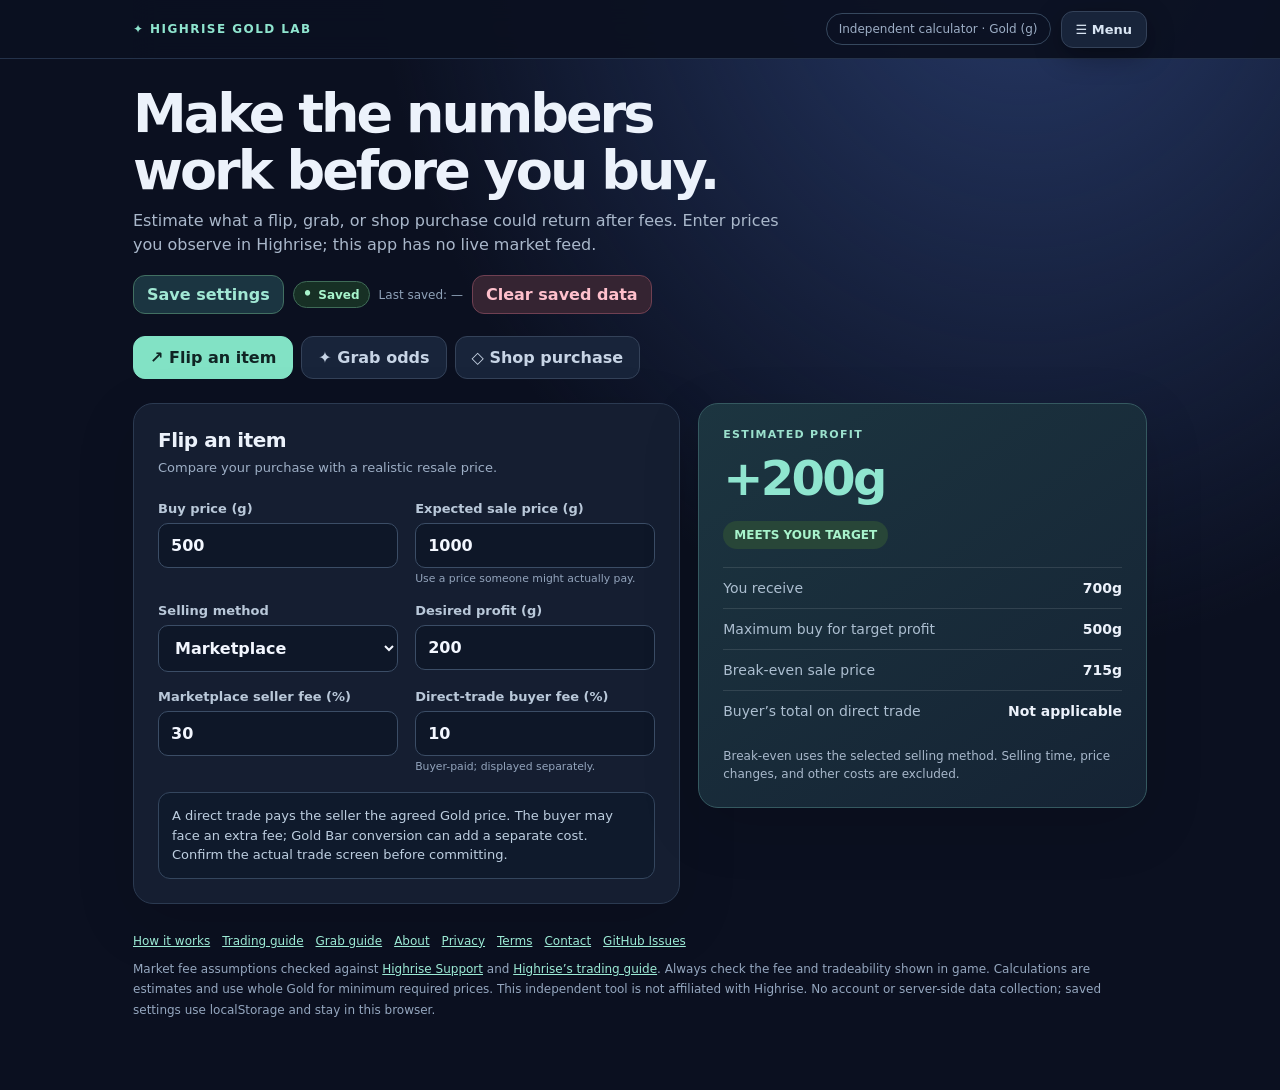
==== commit 4f730238: "Make header background truly full bleed" ====
--- a/index.html
+++ b/index.html
@@ -4,7 +4,7 @@
 <meta charset="utf-8"><meta name="viewport" content="width=device-width,initial-scale=1"><meta name="theme-color" content="#111827"><meta name="description" content="Highrise Gold Lab is a free independent calculator for Highrise item flips, Grab expected value, marketplace fees, break-even prices, and shop resale estimates.">
 <title>Highrise Gold Lab · Profit calculator</title>
 <style>
-:root{font-family:Inter,ui-sans-serif,system-ui,-apple-system,BlinkMacSystemFont,"Segoe UI",sans-serif;color:#ecf2fb;background:#0b1020;font-variant-numeric:tabular-nums}*{box-sizing:border-box}html,body{max-width:100%;overflow-x:clip}body{margin:0;min-height:100vh;background:radial-gradient(ellipse at 80% -10%,#273a69 0%,transparent 45%),#0b1020}main{max-width:1050px;margin:auto;padding:0 18px 70px}header{display:flex;align-items:center;justify-content:space-between;gap:20px;margin-bottom:35px}.site-header{position:sticky;top:0;z-index:100;background:#0b1020ef;backdrop-filter:blur(12px);width:100vw;max-width:none;margin-left:calc(50% - 50vw);margin-right:calc(50% - 50vw);margin-bottom:28px;padding:10px 18px;min-height:58px}.header-actions{display:flex;align-items:center;gap:10px}.brand{color:#8fe5cf;font-weight:850;letter-spacing:.12em;font-size:12px;text-transform:uppercase;text-decoration:none}.pill{border:1px solid #36485e;color:#9daec5;border-radius:30px;padding:8px 12px;font-size:12px}h1{font-size:clamp(32px,5vw,54px);letter-spacing:-.055em;line-height:1.05;margin:7px 0 10px}p{color:#aab8cb;line-height:1.5;margin:0}.intro{max-width:650px;margin-bottom:18px}.site-menu{position:relative;display:block;width:auto;flex:0 0 auto;margin:0}.site-menu summary{list-style:none;cursor:pointer;background:#18243a;border:1px solid #344259;color:#d9e5f3;border-radius:12px;padding:10px 14px;font-weight:800;font-size:13px;box-shadow:0 8px 28px #0005}.site-menu summary::-webkit-details-marker{display:none}.site-menu[open] summary{background:#82e2c5;color:#102424;border-color:#82e2c5}.site-nav{position:fixed;top:66px;right:12px;left:auto;display:flex;flex-direction:column;gap:6px;width:230px;max-width:calc(100vw - 24px);padding:10px;background:#111a2a;border:1px solid #344259;border-radius:14px;box-shadow:0 18px 50px #0008}.site-nav a{padding:10px 12px;border:1px solid transparent;border-radius:10px;color:#c7d4e5;text-decoration:none;font-size:13px;font-weight:700;white-space:nowrap}.site-nav a:hover,.site-nav a.active{background:#82e2c5;color:#102424;border-color:#82e2c5}.savebar{display:flex;gap:9px;align-items:center;flex-wrap:wrap;margin:0 0 22px}.savebar button{background:#18243a;border:1px solid #3c526f;color:#d8e6f4;padding:9px 13px}.savebar button.primary-save{background:#1b3541;border-color:#427062;color:#a1e8d4}.savebar button.danger-save{background:#352432;border-color:#704052;color:#ffc0cc}.save-status{display:inline-flex;align-items:center;gap:6px;font-size:12px;font-weight:800;min-height:1em;padding:5px 9px;border-radius:999px;border:1px solid #3c526f;background:#111a2a;color:#aebed0}.save-status::before{content:'•';font-size:15px;line-height:1}.save-status.saving{color:#f5d58a;border-color:#6f5a2d;background:#2b2415}.save-status.saved{color:#a8f4cc;border-color:#3f6b57;background:#173025}.save-status.failed{color:#ffb3a9;border-color:#744457;background:#3a2027}.last-saved{font-size:12px;color:#8fa2b8;white-space:nowrap}.tabs{display:flex;gap:8px;overflow-x:auto;padding-bottom:6px;margin-bottom:18px}.tabs button{white-space:nowrap;background:#18243a;border:1px solid #344259;color:#c7d4e5}.tabs button.active{background:#82e2c5;color:#102424;border-color:#82e2c5}button{font:inherit;border-radius:12px;padding:11px 16px;cursor:pointer;font-weight:700}button:focus-visible,input:focus-visible,select:focus-visible{outline:2px solid #8fe5cf;outline-offset:2px}.panel{background:#151e31;border:1px solid #2b3a51;border-radius:20px;padding:24px;box-shadow:0 18px 60px #0002}.layout{display:grid;grid-template-columns:minmax(0,1fr) minmax(280px,.82fr);gap:18px;align-items:start}.panel h2{font-size:20px;margin:0 0 6px;letter-spacing:-.025em}.muted{font-size:13px;color:#9daec5}.fields{display:grid;grid-template-columns:repeat(2,minmax(0,1fr));gap:17px;margin-top:23px}.field{display:block;font-size:13px;font-weight:700;color:#b9c8d9}.field small{display:block;font-weight:400;color:#93a4bc;margin-top:4px;line-height:1.35}input,select{display:block;width:100%;border:1px solid #3b4d66;border-radius:10px;padding:12px;margin-top:7px;color:#f3f7ff;background:#0e1728;font:inherit;font-size:16px;min-width:0}input::placeholder{color:#667992}input[type=checkbox]{display:inline;width:auto;margin:0 8px 0 0;accent-color:#8fe5cf}.check{display:flex;align-items:center;margin-top:18px;color:#d8e3ef;font-size:13px}select{appearance:auto}.rarity-select{font-weight:800;transition:border-color .15s,background .15s,color .15s,box-shadow .15s}.rarity-common{color:#dbe4ee!important;border-color:#718096!important;background:#1b2433!important}.rarity-uncommon{color:#9ff0ba!important;border-color:#45a865!important;background:#14281d!important}.rarity-rare{color:#8fc5ff!important;border-color:#3f86d9!important;background:#13243a!important}.rarity-epic{color:#d9a6ff!important;border-color:#9956d8!important;background:#251536!important}.rarity-legendary{color:#ffd27a!important;border-color:#d79528!important;background:#33230f!important}.rarity-mythic{color:#ff9ac8!important;border-color:#d94f91!important;background:#341528!important}.rarity-select option{background:#0e1728;font-weight:700}.rarity-select option[value="Common"]{color:#dbe4ee}.rarity-select option[value="Uncommon"]{color:#9ff0ba}.rarity-select option[value="Rare"]{color:#8fc5ff}.rarity-select option[value="Epic"]{color:#d9a6ff}.rarity-select option[value="Legendary"]{color:#ffd27a}.rarity-select option[value="Mythic"]{color:#ff9ac8}.result{background:linear-gradient(145deg,#1c3540,#152334);border-color:#355960}.eyebrow{color:#9be1cd;text-transform:uppercase;font-size:11px;letter-spacing:.12em;font-weight:800;margin-bottom:9px}.big{font-size:clamp(30px,4vw,48px);font-weight:850;letter-spacing:-.055em;margin:0 0 8px}.positive{color:#8fe5cf}.negative{color:#ffa69c}.neutral{color:#fff}.status{display:inline-block;border-radius:25px;padding:7px 11px;font-size:12px;font-weight:800;background:#284638;color:#a8f4cc;margin:7px 0 18px}.status.bad{background:#543338;color:#ffb3a9}.status.caution{background:#554630;color:#f9d591}.metric{display:flex;justify-content:space-between;gap:12px;border-top:1px solid #ffffff1c;padding:12px 0;font-size:14px}.metric span{color:#acbed0}.metric strong{text-align:right}.note{font-size:12px;color:#a8b8cb;margin-top:16px;line-height:1.5}.callout{background:#0f1a2c;border:1px solid #34465e;border-radius:12px;padding:13px;margin-top:17px;font-size:13px;color:#bdcee0;line-height:1.5}.footer{margin-top:27px;color:#95a7bf;font-size:12px;line-height:1.7}.footer a{color:#9cead5}.hidden{display:none!important}.subheading{font-size:14px;margin:24px 0 10px;color:#c8d8e8}.row{display:grid;grid-template-columns:1.5fr .8fr .9fr auto;gap:7px;align-items:end;margin:8px 0}.row label{font-size:11px;color:#9fb1c7}.row input{margin-top:4px;padding:10px;font-size:14px}.row button{padding:10px;background:#442b3b;color:#ffc1cb;border:1px solid #744457}.secondary{background:#1b3541;border:1px solid #427062;color:#a1e8d4;padding:9px 12px;margin-top:8px}.summary-strip{display:flex;gap:12px;flex-wrap:wrap;margin-top:18px}.summary-strip div{border:1px solid #34465e;border-radius:12px;padding:12px;flex:1;min-width:140px}.summary-strip b{display:block;font-size:20px;margin-top:4px}.summary-strip span{font-size:12px;color:#a6bad0}@media(max-width:760px){.site-header{padding:10px 18px;min-height:56px}.header-actions{gap:7px}.site-header .pill{display:none}.site-nav{top:62px;right:10px}.layout{grid-template-columns:1fr}.panel{padding:19px}.row{grid-template-columns:1.2fr .7fr .85fr auto;gap:4px}.row input{padding:8px}.row button{padding:8px}}@media(max-width:420px){.fields{gap:12px}.row{grid-template-columns:1fr 1fr auto}.row label:first-child{grid-column:1/-1}.row button{grid-column:3;grid-row:2}.row label:nth-child(3){grid-column:2;grid-row:2}.row label:nth-child(2){grid-column:1;grid-row:2}} 
+:root{font-family:Inter,ui-sans-serif,system-ui,-apple-system,BlinkMacSystemFont,"Segoe UI",sans-serif;color:#ecf2fb;background:#0b1020;font-variant-numeric:tabular-nums}*{box-sizing:border-box}html,body{max-width:100%;overflow-x:clip}body{margin:0;min-height:100vh;background:radial-gradient(ellipse at 80% -10%,#273a69 0%,transparent 45%),#0b1020}main{max-width:1050px;margin:auto;padding:0 18px 70px}header{display:flex;align-items:center;justify-content:space-between;gap:20px;margin-bottom:35px}.site-header{position:sticky;top:0;z-index:100;background:transparent;backdrop-filter:blur(12px);margin:0 0 28px;padding:10px 0;min-height:58px}.site-header::before{content:"";position:absolute;z-index:-1;top:0;bottom:0;left:calc(50% - 50vw);right:calc(50% - 50vw);background:#0b1020ef;box-shadow:0 1px 0 #24324a}.header-actions{display:flex;align-items:center;gap:10px}.brand{color:#8fe5cf;font-weight:850;letter-spacing:.12em;font-size:12px;text-transform:uppercase;text-decoration:none}.pill{border:1px solid #36485e;color:#9daec5;border-radius:30px;padding:8px 12px;font-size:12px}h1{font-size:clamp(32px,5vw,54px);letter-spacing:-.055em;line-height:1.05;margin:7px 0 10px}p{color:#aab8cb;line-height:1.5;margin:0}.intro{max-width:650px;margin-bottom:18px}.site-menu{position:relative;display:block;width:auto;flex:0 0 auto;margin:0}.site-menu summary{list-style:none;cursor:pointer;background:#18243a;border:1px solid #344259;color:#d9e5f3;border-radius:12px;padding:10px 14px;font-weight:800;font-size:13px;box-shadow:0 8px 28px #0005}.site-menu summary::-webkit-details-marker{display:none}.site-menu[open] summary{background:#82e2c5;color:#102424;border-color:#82e2c5}.site-nav{position:fixed;top:66px;right:12px;left:auto;display:flex;flex-direction:column;gap:6px;width:230px;max-width:calc(100vw - 24px);padding:10px;background:#111a2a;border:1px solid #344259;border-radius:14px;box-shadow:0 18px 50px #0008}.site-nav a{padding:10px 12px;border:1px solid transparent;border-radius:10px;color:#c7d4e5;text-decoration:none;font-size:13px;font-weight:700;white-space:nowrap}.site-nav a:hover,.site-nav a.active{background:#82e2c5;color:#102424;border-color:#82e2c5}.savebar{display:flex;gap:9px;align-items:center;flex-wrap:wrap;margin:0 0 22px}.savebar button{background:#18243a;border:1px solid #3c526f;color:#d8e6f4;padding:9px 13px}.savebar button.primary-save{background:#1b3541;border-color:#427062;color:#a1e8d4}.savebar button.danger-save{background:#352432;border-color:#704052;color:#ffc0cc}.save-status{display:inline-flex;align-items:center;gap:6px;font-size:12px;font-weight:800;min-height:1em;padding:5px 9px;border-radius:999px;border:1px solid #3c526f;background:#111a2a;color:#aebed0}.save-status::before{content:'•';font-size:15px;line-height:1}.save-status.saving{color:#f5d58a;border-color:#6f5a2d;background:#2b2415}.save-status.saved{color:#a8f4cc;border-color:#3f6b57;background:#173025}.save-status.failed{color:#ffb3a9;border-color:#744457;background:#3a2027}.last-saved{font-size:12px;color:#8fa2b8;white-space:nowrap}.tabs{display:flex;gap:8px;overflow-x:auto;padding-bottom:6px;margin-bottom:18px}.tabs button{white-space:nowrap;background:#18243a;border:1px solid #344259;color:#c7d4e5}.tabs button.active{background:#82e2c5;color:#102424;border-color:#82e2c5}button{font:inherit;border-radius:12px;padding:11px 16px;cursor:pointer;font-weight:700}button:focus-visible,input:focus-visible,select:focus-visible{outline:2px solid #8fe5cf;outline-offset:2px}.panel{background:#151e31;border:1px solid #2b3a51;border-radius:20px;padding:24px;box-shadow:0 18px 60px #0002}.layout{display:grid;grid-template-columns:minmax(0,1fr) minmax(280px,.82fr);gap:18px;align-items:start}.panel h2{font-size:20px;margin:0 0 6px;letter-spacing:-.025em}.muted{font-size:13px;color:#9daec5}.fields{display:grid;grid-template-columns:repeat(2,minmax(0,1fr));gap:17px;margin-top:23px}.field{display:block;font-size:13px;font-weight:700;color:#b9c8d9}.field small{display:block;font-weight:400;color:#93a4bc;margin-top:4px;line-height:1.35}input,select{display:block;width:100%;border:1px solid #3b4d66;border-radius:10px;padding:12px;margin-top:7px;color:#f3f7ff;background:#0e1728;font:inherit;font-size:16px;min-width:0}input::placeholder{color:#667992}input[type=checkbox]{display:inline;width:auto;margin:0 8px 0 0;accent-color:#8fe5cf}.check{display:flex;align-items:center;margin-top:18px;color:#d8e3ef;font-size:13px}select{appearance:auto}.rarity-select{font-weight:800;transition:border-color .15s,background .15s,color .15s,box-shadow .15s}.rarity-common{color:#dbe4ee!important;border-color:#718096!important;background:#1b2433!important}.rarity-uncommon{color:#9ff0ba!important;border-color:#45a865!important;background:#14281d!important}.rarity-rare{color:#8fc5ff!important;border-color:#3f86d9!important;background:#13243a!important}.rarity-epic{color:#d9a6ff!important;border-color:#9956d8!important;background:#251536!important}.rarity-legendary{color:#ffd27a!important;border-color:#d79528!important;background:#33230f!important}.rarity-mythic{color:#ff9ac8!important;border-color:#d94f91!important;background:#341528!important}.rarity-select option{background:#0e1728;font-weight:700}.rarity-select option[value="Common"]{color:#dbe4ee}.rarity-select option[value="Uncommon"]{color:#9ff0ba}.rarity-select option[value="Rare"]{color:#8fc5ff}.rarity-select option[value="Epic"]{color:#d9a6ff}.rarity-select option[value="Legendary"]{color:#ffd27a}.rarity-select option[value="Mythic"]{color:#ff9ac8}.result{background:linear-gradient(145deg,#1c3540,#152334);border-color:#355960}.eyebrow{color:#9be1cd;text-transform:uppercase;font-size:11px;letter-spacing:.12em;font-weight:800;margin-bottom:9px}.big{font-size:clamp(30px,4vw,48px);font-weight:850;letter-spacing:-.055em;margin:0 0 8px}.positive{color:#8fe5cf}.negative{color:#ffa69c}.neutral{color:#fff}.status{display:inline-block;border-radius:25px;padding:7px 11px;font-size:12px;font-weight:800;background:#284638;color:#a8f4cc;margin:7px 0 18px}.status.bad{background:#543338;color:#ffb3a9}.status.caution{background:#554630;color:#f9d591}.metric{display:flex;justify-content:space-between;gap:12px;border-top:1px solid #ffffff1c;padding:12px 0;font-size:14px}.metric span{color:#acbed0}.metric strong{text-align:right}.note{font-size:12px;color:#a8b8cb;margin-top:16px;line-height:1.5}.callout{background:#0f1a2c;border:1px solid #34465e;border-radius:12px;padding:13px;margin-top:17px;font-size:13px;color:#bdcee0;line-height:1.5}.footer{margin-top:27px;color:#95a7bf;font-size:12px;line-height:1.7}.footer a{color:#9cead5}.hidden{display:none!important}.subheading{font-size:14px;margin:24px 0 10px;color:#c8d8e8}.row{display:grid;grid-template-columns:1.5fr .8fr .9fr auto;gap:7px;align-items:end;margin:8px 0}.row label{font-size:11px;color:#9fb1c7}.row input{margin-top:4px;padding:10px;font-size:14px}.row button{padding:10px;background:#442b3b;color:#ffc1cb;border:1px solid #744457}.secondary{background:#1b3541;border:1px solid #427062;color:#a1e8d4;padding:9px 12px;margin-top:8px}.summary-strip{display:flex;gap:12px;flex-wrap:wrap;margin-top:18px}.summary-strip div{border:1px solid #34465e;border-radius:12px;padding:12px;flex:1;min-width:140px}.summary-strip b{display:block;font-size:20px;margin-top:4px}.summary-strip span{font-size:12px;color:#a6bad0}@media(max-width:760px){.site-header{padding:10px 18px;min-height:56px}.header-actions{gap:7px}.site-header .pill{display:none}.site-nav{top:62px;right:10px}.layout{grid-template-columns:1fr}.panel{padding:19px}.row{grid-template-columns:1.2fr .7fr .85fr auto;gap:4px}.row input{padding:8px}.row button{padding:8px}}@media(max-width:420px){.fields{gap:12px}.row{grid-template-columns:1fr 1fr auto}.row label:first-child{grid-column:1/-1}.row button{grid-column:3;grid-row:2}.row label:nth-child(3){grid-column:2;grid-row:2}.row label:nth-child(2){grid-column:1;grid-row:2}} 
 </style>
 </head>
 <body><main>
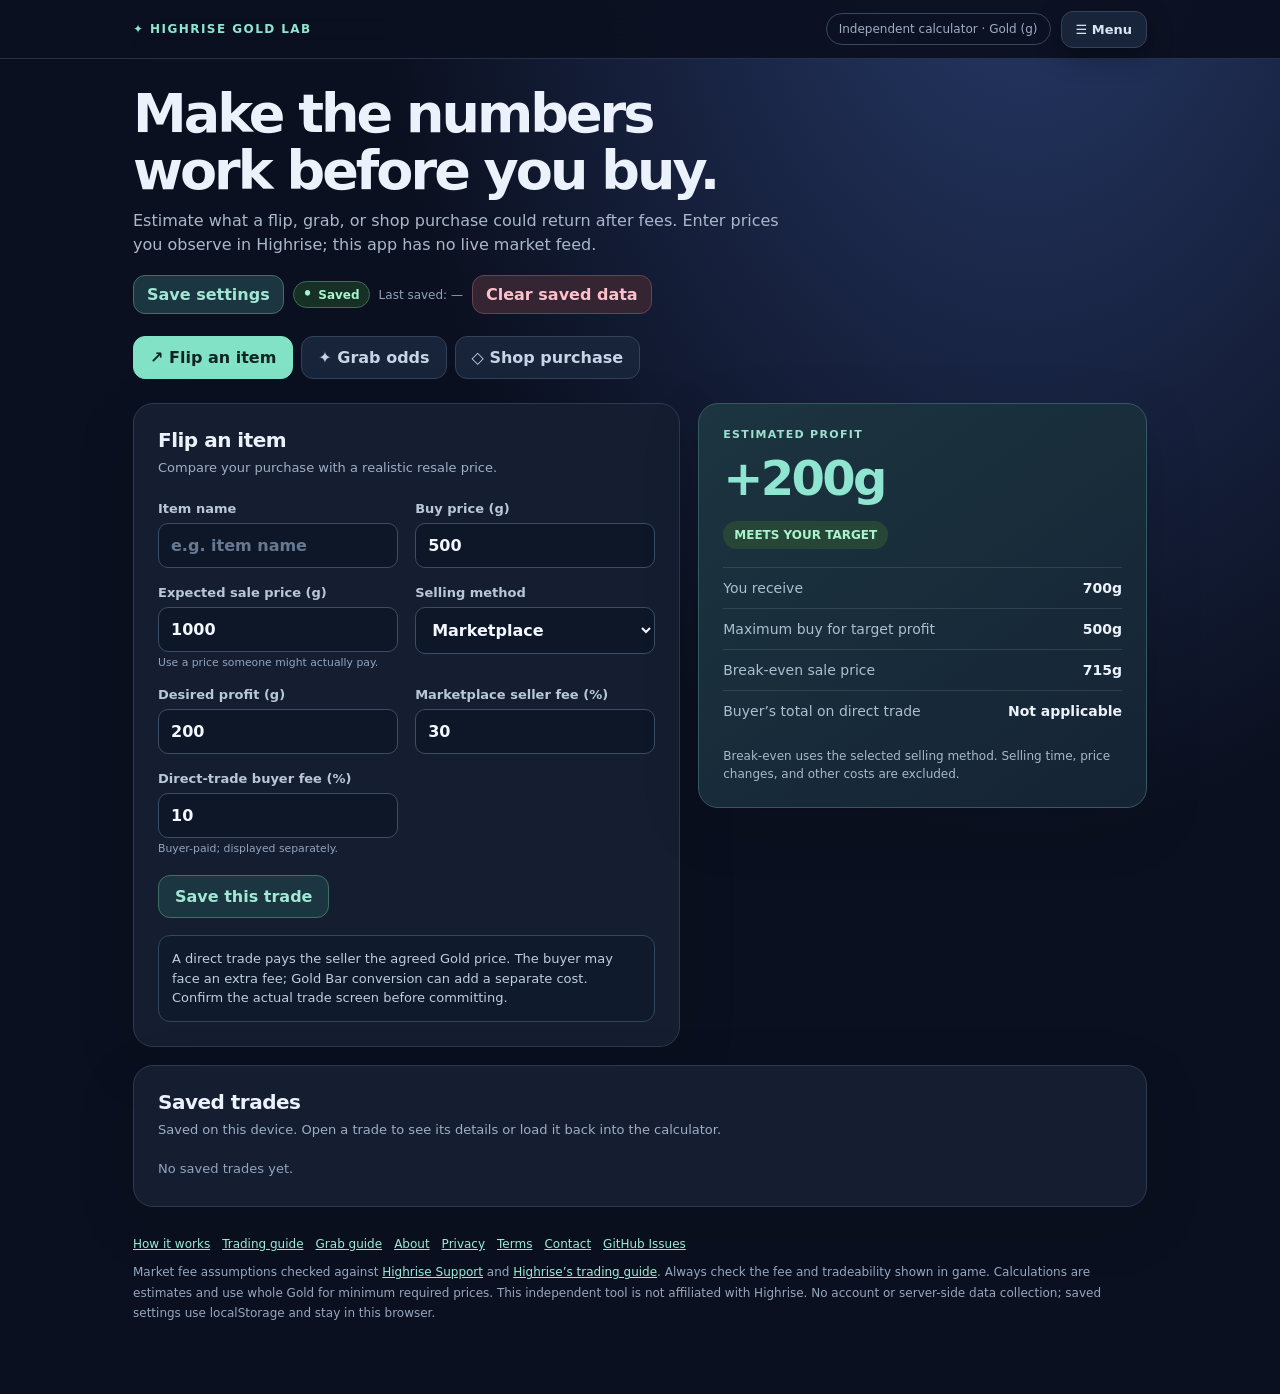
==== commit bc991ba9: "Add named dated saved trades with reload controls" ====
--- a/index.html
+++ b/index.html
@@ -4,7 +4,7 @@
 <meta charset="utf-8"><meta name="viewport" content="width=device-width,initial-scale=1"><meta name="theme-color" content="#111827"><meta name="description" content="Highrise Gold Lab is a free independent calculator for Highrise item flips, Grab expected value, marketplace fees, break-even prices, and shop resale estimates.">
 <title>Highrise Gold Lab · Profit calculator</title>
 <style>
-:root{font-family:Inter,ui-sans-serif,system-ui,-apple-system,BlinkMacSystemFont,"Segoe UI",sans-serif;color:#ecf2fb;background:#0b1020;font-variant-numeric:tabular-nums}*{box-sizing:border-box}html,body{max-width:100%;overflow-x:clip}body{margin:0;min-height:100vh;background:radial-gradient(ellipse at 80% -10%,#273a69 0%,transparent 45%),#0b1020}main{max-width:1050px;margin:auto;padding:0 18px 70px}header{display:flex;align-items:center;justify-content:space-between;gap:20px;margin-bottom:35px}.site-header{position:sticky;top:0;z-index:100;background:transparent;backdrop-filter:blur(12px);margin:0 0 28px;padding:10px 0;min-height:58px}.site-header::before{content:"";position:absolute;z-index:-1;top:0;bottom:0;left:calc(50% - 50vw);right:calc(50% - 50vw);background:#0b1020ef;box-shadow:0 1px 0 #24324a}.header-actions{display:flex;align-items:center;gap:10px}.brand{color:#8fe5cf;font-weight:850;letter-spacing:.12em;font-size:12px;text-transform:uppercase;text-decoration:none}.pill{border:1px solid #36485e;color:#9daec5;border-radius:30px;padding:8px 12px;font-size:12px}h1{font-size:clamp(32px,5vw,54px);letter-spacing:-.055em;line-height:1.05;margin:7px 0 10px}p{color:#aab8cb;line-height:1.5;margin:0}.intro{max-width:650px;margin-bottom:18px}.site-menu{position:relative;display:block;width:auto;flex:0 0 auto;margin:0}.site-menu summary{list-style:none;cursor:pointer;background:#18243a;border:1px solid #344259;color:#d9e5f3;border-radius:12px;padding:10px 14px;font-weight:800;font-size:13px;box-shadow:0 8px 28px #0005}.site-menu summary::-webkit-details-marker{display:none}.site-menu[open] summary{background:#82e2c5;color:#102424;border-color:#82e2c5}.site-nav{position:fixed;top:66px;right:12px;left:auto;display:flex;flex-direction:column;gap:6px;width:230px;max-width:calc(100vw - 24px);padding:10px;background:#111a2a;border:1px solid #344259;border-radius:14px;box-shadow:0 18px 50px #0008}.site-nav a{padding:10px 12px;border:1px solid transparent;border-radius:10px;color:#c7d4e5;text-decoration:none;font-size:13px;font-weight:700;white-space:nowrap}.site-nav a:hover,.site-nav a.active{background:#82e2c5;color:#102424;border-color:#82e2c5}.savebar{display:flex;gap:9px;align-items:center;flex-wrap:wrap;margin:0 0 22px}.savebar button{background:#18243a;border:1px solid #3c526f;color:#d8e6f4;padding:9px 13px}.savebar button.primary-save{background:#1b3541;border-color:#427062;color:#a1e8d4}.savebar button.danger-save{background:#352432;border-color:#704052;color:#ffc0cc}.save-status{display:inline-flex;align-items:center;gap:6px;font-size:12px;font-weight:800;min-height:1em;padding:5px 9px;border-radius:999px;border:1px solid #3c526f;background:#111a2a;color:#aebed0}.save-status::before{content:'•';font-size:15px;line-height:1}.save-status.saving{color:#f5d58a;border-color:#6f5a2d;background:#2b2415}.save-status.saved{color:#a8f4cc;border-color:#3f6b57;background:#173025}.save-status.failed{color:#ffb3a9;border-color:#744457;background:#3a2027}.last-saved{font-size:12px;color:#8fa2b8;white-space:nowrap}.tabs{display:flex;gap:8px;overflow-x:auto;padding-bottom:6px;margin-bottom:18px}.tabs button{white-space:nowrap;background:#18243a;border:1px solid #344259;color:#c7d4e5}.tabs button.active{background:#82e2c5;color:#102424;border-color:#82e2c5}button{font:inherit;border-radius:12px;padding:11px 16px;cursor:pointer;font-weight:700}button:focus-visible,input:focus-visible,select:focus-visible{outline:2px solid #8fe5cf;outline-offset:2px}.panel{background:#151e31;border:1px solid #2b3a51;border-radius:20px;padding:24px;box-shadow:0 18px 60px #0002}.layout{display:grid;grid-template-columns:minmax(0,1fr) minmax(280px,.82fr);gap:18px;align-items:start}.panel h2{font-size:20px;margin:0 0 6px;letter-spacing:-.025em}.muted{font-size:13px;color:#9daec5}.fields{display:grid;grid-template-columns:repeat(2,minmax(0,1fr));gap:17px;margin-top:23px}.field{display:block;font-size:13px;font-weight:700;color:#b9c8d9}.field small{display:block;font-weight:400;color:#93a4bc;margin-top:4px;line-height:1.35}input,select{display:block;width:100%;border:1px solid #3b4d66;border-radius:10px;padding:12px;margin-top:7px;color:#f3f7ff;background:#0e1728;font:inherit;font-size:16px;min-width:0}input::placeholder{color:#667992}input[type=checkbox]{display:inline;width:auto;margin:0 8px 0 0;accent-color:#8fe5cf}.check{display:flex;align-items:center;margin-top:18px;color:#d8e3ef;font-size:13px}select{appearance:auto}.rarity-select{font-weight:800;transition:border-color .15s,background .15s,color .15s,box-shadow .15s}.rarity-common{color:#dbe4ee!important;border-color:#718096!important;background:#1b2433!important}.rarity-uncommon{color:#9ff0ba!important;border-color:#45a865!important;background:#14281d!important}.rarity-rare{color:#8fc5ff!important;border-color:#3f86d9!important;background:#13243a!important}.rarity-epic{color:#d9a6ff!important;border-color:#9956d8!important;background:#251536!important}.rarity-legendary{color:#ffd27a!important;border-color:#d79528!important;background:#33230f!important}.rarity-mythic{color:#ff9ac8!important;border-color:#d94f91!important;background:#341528!important}.rarity-select option{background:#0e1728;font-weight:700}.rarity-select option[value="Common"]{color:#dbe4ee}.rarity-select option[value="Uncommon"]{color:#9ff0ba}.rarity-select option[value="Rare"]{color:#8fc5ff}.rarity-select option[value="Epic"]{color:#d9a6ff}.rarity-select option[value="Legendary"]{color:#ffd27a}.rarity-select option[value="Mythic"]{color:#ff9ac8}.result{background:linear-gradient(145deg,#1c3540,#152334);border-color:#355960}.eyebrow{color:#9be1cd;text-transform:uppercase;font-size:11px;letter-spacing:.12em;font-weight:800;margin-bottom:9px}.big{font-size:clamp(30px,4vw,48px);font-weight:850;letter-spacing:-.055em;margin:0 0 8px}.positive{color:#8fe5cf}.negative{color:#ffa69c}.neutral{color:#fff}.status{display:inline-block;border-radius:25px;padding:7px 11px;font-size:12px;font-weight:800;background:#284638;color:#a8f4cc;margin:7px 0 18px}.status.bad{background:#543338;color:#ffb3a9}.status.caution{background:#554630;color:#f9d591}.metric{display:flex;justify-content:space-between;gap:12px;border-top:1px solid #ffffff1c;padding:12px 0;font-size:14px}.metric span{color:#acbed0}.metric strong{text-align:right}.note{font-size:12px;color:#a8b8cb;margin-top:16px;line-height:1.5}.callout{background:#0f1a2c;border:1px solid #34465e;border-radius:12px;padding:13px;margin-top:17px;font-size:13px;color:#bdcee0;line-height:1.5}.footer{margin-top:27px;color:#95a7bf;font-size:12px;line-height:1.7}.footer a{color:#9cead5}.hidden{display:none!important}.subheading{font-size:14px;margin:24px 0 10px;color:#c8d8e8}.row{display:grid;grid-template-columns:1.5fr .8fr .9fr auto;gap:7px;align-items:end;margin:8px 0}.row label{font-size:11px;color:#9fb1c7}.row input{margin-top:4px;padding:10px;font-size:14px}.row button{padding:10px;background:#442b3b;color:#ffc1cb;border:1px solid #744457}.secondary{background:#1b3541;border:1px solid #427062;color:#a1e8d4;padding:9px 12px;margin-top:8px}.summary-strip{display:flex;gap:12px;flex-wrap:wrap;margin-top:18px}.summary-strip div{border:1px solid #34465e;border-radius:12px;padding:12px;flex:1;min-width:140px}.summary-strip b{display:block;font-size:20px;margin-top:4px}.summary-strip span{font-size:12px;color:#a6bad0}@media(max-width:760px){.site-header{padding:10px 18px;min-height:56px}.header-actions{gap:7px}.site-header .pill{display:none}.site-nav{top:62px;right:10px}.layout{grid-template-columns:1fr}.panel{padding:19px}.row{grid-template-columns:1.2fr .7fr .85fr auto;gap:4px}.row input{padding:8px}.row button{padding:8px}}@media(max-width:420px){.fields{gap:12px}.row{grid-template-columns:1fr 1fr auto}.row label:first-child{grid-column:1/-1}.row button{grid-column:3;grid-row:2}.row label:nth-child(3){grid-column:2;grid-row:2}.row label:nth-child(2){grid-column:1;grid-row:2}} 
+:root{font-family:Inter,ui-sans-serif,system-ui,-apple-system,BlinkMacSystemFont,"Segoe UI",sans-serif;color:#ecf2fb;background:#0b1020;font-variant-numeric:tabular-nums}*{box-sizing:border-box}html,body{max-width:100%;overflow-x:clip}body{margin:0;min-height:100vh;background:radial-gradient(ellipse at 80% -10%,#273a69 0%,transparent 45%),#0b1020}main{max-width:1050px;margin:auto;padding:0 18px 70px}header{display:flex;align-items:center;justify-content:space-between;gap:20px;margin-bottom:35px}.site-header{position:sticky;top:0;z-index:100;background:transparent;backdrop-filter:blur(12px);margin:0 0 28px;padding:10px 0;min-height:58px}.site-header::before{content:"";position:absolute;z-index:-1;top:0;bottom:0;left:calc(50% - 50vw);right:calc(50% - 50vw);background:#0b1020ef;box-shadow:0 1px 0 #24324a}.header-actions{display:flex;align-items:center;gap:10px}.brand{color:#8fe5cf;font-weight:850;letter-spacing:.12em;font-size:12px;text-transform:uppercase;text-decoration:none}.pill{border:1px solid #36485e;color:#9daec5;border-radius:30px;padding:8px 12px;font-size:12px}h1{font-size:clamp(32px,5vw,54px);letter-spacing:-.055em;line-height:1.05;margin:7px 0 10px}p{color:#aab8cb;line-height:1.5;margin:0}.intro{max-width:650px;margin-bottom:18px}.site-menu{position:relative;display:block;width:auto;flex:0 0 auto;margin:0}.site-menu summary{list-style:none;cursor:pointer;background:#18243a;border:1px solid #344259;color:#d9e5f3;border-radius:12px;padding:10px 14px;font-weight:800;font-size:13px;box-shadow:0 8px 28px #0005}.site-menu summary::-webkit-details-marker{display:none}.site-menu[open] summary{background:#82e2c5;color:#102424;border-color:#82e2c5}.site-nav{position:fixed;top:66px;right:12px;left:auto;display:flex;flex-direction:column;gap:6px;width:230px;max-width:calc(100vw - 24px);padding:10px;background:#111a2a;border:1px solid #344259;border-radius:14px;box-shadow:0 18px 50px #0008}.site-nav a{padding:10px 12px;border:1px solid transparent;border-radius:10px;color:#c7d4e5;text-decoration:none;font-size:13px;font-weight:700;white-space:nowrap}.site-nav a:hover,.site-nav a.active{background:#82e2c5;color:#102424;border-color:#82e2c5}.savebar{display:flex;gap:9px;align-items:center;flex-wrap:wrap;margin:0 0 22px}.savebar button{background:#18243a;border:1px solid #3c526f;color:#d8e6f4;padding:9px 13px}.savebar button.primary-save{background:#1b3541;border-color:#427062;color:#a1e8d4}.savebar button.danger-save{background:#352432;border-color:#704052;color:#ffc0cc}.save-status{display:inline-flex;align-items:center;gap:6px;font-size:12px;font-weight:800;min-height:1em;padding:5px 9px;border-radius:999px;border:1px solid #3c526f;background:#111a2a;color:#aebed0}.save-status::before{content:'•';font-size:15px;line-height:1}.save-status.saving{color:#f5d58a;border-color:#6f5a2d;background:#2b2415}.save-status.saved{color:#a8f4cc;border-color:#3f6b57;background:#173025}.save-status.failed{color:#ffb3a9;border-color:#744457;background:#3a2027}.last-saved{font-size:12px;color:#8fa2b8;white-space:nowrap}.tabs{display:flex;gap:8px;overflow-x:auto;padding-bottom:6px;margin-bottom:18px}.tabs button{white-space:nowrap;background:#18243a;border:1px solid #344259;color:#c7d4e5}.tabs button.active{background:#82e2c5;color:#102424;border-color:#82e2c5}button{font:inherit;border-radius:12px;padding:11px 16px;cursor:pointer;font-weight:700}button:focus-visible,input:focus-visible,select:focus-visible{outline:2px solid #8fe5cf;outline-offset:2px}.panel{background:#151e31;border:1px solid #2b3a51;border-radius:20px;padding:24px;box-shadow:0 18px 60px #0002}.layout{display:grid;grid-template-columns:minmax(0,1fr) minmax(280px,.82fr);gap:18px;align-items:start}.panel h2{font-size:20px;margin:0 0 6px;letter-spacing:-.025em}.muted{font-size:13px;color:#9daec5}.fields{display:grid;grid-template-columns:repeat(2,minmax(0,1fr));gap:17px;margin-top:23px}.field{display:block;font-size:13px;font-weight:700;color:#b9c8d9}.field small{display:block;font-weight:400;color:#93a4bc;margin-top:4px;line-height:1.35}input,select{display:block;width:100%;border:1px solid #3b4d66;border-radius:10px;padding:12px;margin-top:7px;color:#f3f7ff;background:#0e1728;font:inherit;font-size:16px;min-width:0}input::placeholder{color:#667992}input[type=checkbox]{display:inline;width:auto;margin:0 8px 0 0;accent-color:#8fe5cf}.check{display:flex;align-items:center;margin-top:18px;color:#d8e3ef;font-size:13px}select{appearance:auto}.rarity-select{font-weight:800;transition:border-color .15s,background .15s,color .15s,box-shadow .15s}.rarity-common{color:#dbe4ee!important;border-color:#718096!important;background:#1b2433!important}.rarity-uncommon{color:#9ff0ba!important;border-color:#45a865!important;background:#14281d!important}.rarity-rare{color:#8fc5ff!important;border-color:#3f86d9!important;background:#13243a!important}.rarity-epic{color:#d9a6ff!important;border-color:#9956d8!important;background:#251536!important}.rarity-legendary{color:#ffd27a!important;border-color:#d79528!important;background:#33230f!important}.rarity-mythic{color:#ff9ac8!important;border-color:#d94f91!important;background:#341528!important}.rarity-select option{background:#0e1728;font-weight:700}.rarity-select option[value="Common"]{color:#dbe4ee}.rarity-select option[value="Uncommon"]{color:#9ff0ba}.rarity-select option[value="Rare"]{color:#8fc5ff}.rarity-select option[value="Epic"]{color:#d9a6ff}.rarity-select option[value="Legendary"]{color:#ffd27a}.rarity-select option[value="Mythic"]{color:#ff9ac8}.result{background:linear-gradient(145deg,#1c3540,#152334);border-color:#355960}.eyebrow{color:#9be1cd;text-transform:uppercase;font-size:11px;letter-spacing:.12em;font-weight:800;margin-bottom:9px}.big{font-size:clamp(30px,4vw,48px);font-weight:850;letter-spacing:-.055em;margin:0 0 8px}.positive{color:#8fe5cf}.negative{color:#ffa69c}.neutral{color:#fff}.status{display:inline-block;border-radius:25px;padding:7px 11px;font-size:12px;font-weight:800;background:#284638;color:#a8f4cc;margin:7px 0 18px}.status.bad{background:#543338;color:#ffb3a9}.status.caution{background:#554630;color:#f9d591}.metric{display:flex;justify-content:space-between;gap:12px;border-top:1px solid #ffffff1c;padding:12px 0;font-size:14px}.metric span{color:#acbed0}.metric strong{text-align:right}.note{font-size:12px;color:#a8b8cb;margin-top:16px;line-height:1.5}.callout{background:#0f1a2c;border:1px solid #34465e;border-radius:12px;padding:13px;margin-top:17px;font-size:13px;color:#bdcee0;line-height:1.5}.footer{margin-top:27px;color:#95a7bf;font-size:12px;line-height:1.7}.footer a{color:#9cead5}.hidden{display:none!important}.subheading{font-size:14px;margin:24px 0 10px;color:#c8d8e8}.row{display:grid;grid-template-columns:1.5fr .8fr .9fr auto;gap:7px;align-items:end;margin:8px 0}.row label{font-size:11px;color:#9fb1c7}.row input{margin-top:4px;padding:10px;font-size:14px}.row button{padding:10px;background:#442b3b;color:#ffc1cb;border:1px solid #744457}.secondary{background:#1b3541;border:1px solid #427062;color:#a1e8d4;padding:9px 12px;margin-top:8px}.summary-strip{display:flex;gap:12px;flex-wrap:wrap;margin-top:18px}.summary-strip div{border:1px solid #34465e;border-radius:12px;padding:12px;flex:1;min-width:140px}.summary-strip b{display:block;font-size:20px;margin-top:4px}.summary-strip span{font-size:12px;color:#a6bad0}.trade-save-row{display:flex;gap:9px;align-items:center;flex-wrap:wrap;margin-top:18px}.trade-save-row button{background:#1b3541;border:1px solid #427062;color:#a1e8d4}.trade-save-message{font-size:12px;color:#9fb1c7}.saved-trades-panel{grid-column:1/-1}.saved-trades-list{display:grid;gap:10px;margin-top:16px}.saved-trade{border:1px solid #34465e;border-radius:14px;background:#0f1a2c;overflow:hidden}.saved-trade summary{cursor:pointer;list-style:none;padding:14px 16px;display:flex;justify-content:space-between;gap:14px;align-items:center}.saved-trade summary::-webkit-details-marker{display:none}.saved-trade-title{font-weight:800;color:#e5eef8}.saved-trade-date{font-size:12px;color:#92a5bb;white-space:nowrap}.saved-trade-body{padding:0 16px 16px}.saved-trade-grid{display:grid;grid-template-columns:repeat(3,minmax(0,1fr));gap:10px;margin:4px 0 14px}.saved-trade-grid div{border:1px solid #2d3d53;border-radius:10px;padding:10px}.saved-trade-grid span{display:block;font-size:11px;color:#91a4bb;margin-bottom:4px}.saved-trade-grid strong{font-size:14px}.saved-trade-actions{display:flex;gap:8px;flex-wrap:wrap}.saved-trade-actions button{padding:9px 12px;background:#1b3541;border:1px solid #427062;color:#a1e8d4}.saved-trade-actions .delete-trade{background:#352432;border-color:#704052;color:#ffc0cc}.empty-trades{color:#91a4bb;font-size:13px;padding:6px 0}@media(max-width:760px){.site-header{padding:10px 18px;min-height:56px}.header-actions{gap:7px}.site-header .pill{display:none}.site-nav{top:62px;right:10px}.layout{grid-template-columns:1fr}.panel{padding:19px}.row{grid-template-columns:1.2fr .7fr .85fr auto;gap:4px}.row input{padding:8px}.row button{padding:8px}}@media(max-width:560px){.saved-trade-grid{grid-template-columns:1fr 1fr}}@media(max-width:420px){.fields{gap:12px}.row{grid-template-columns:1fr 1fr auto}.row label:first-child{grid-column:1/-1}.row button{grid-column:3;grid-row:2}.row label:nth-child(3){grid-column:2;grid-row:2}.row label:nth-child(2){grid-column:1;grid-row:2}} 
 </style>
 </head>
 <body><main>
@@ -24,10 +24,10 @@
 <h1>Make the numbers<br>work before you buy.</h1><p class="intro">Estimate what a flip, grab, or shop purchase could return after fees. Enter prices you observe in Highrise; this app has no live market feed.</p><div class="savebar"><button type="button" id="saveSettings" class="primary-save">Save settings</button><span id="saveStatus" class="save-status saved" role="status" aria-live="polite">Saved</span><span id="lastSaved" class="last-saved">Last saved: —</span><button type="button" id="clearSettings" class="danger-save">Clear saved data</button></div>
 <nav class="tabs" aria-label="Calculators"><button type="button" class="active" data-tab="flip">↗ Flip an item</button><button type="button" data-tab="grab">✦ Grab odds</button><button type="button" data-tab="shop">◇ Shop purchase</button></nav>
 <section id="flip" class="layout tab-content"><div class="panel"><h2>Flip an item</h2><p class="muted">Compare your purchase with a realistic resale price.</p><div class="fields">
-<label class="field">Buy price (g)<input id="flipBuy" type="number" min="0" step="1" value="500"></label><label class="field">Expected sale price (g)<input id="flipSale" type="number" min="0" step="1" value="1000"><small>Use a price someone might actually pay.</small></label>
+<label class="field">Item name<input id="flipItemName" type="text" maxlength="80" placeholder="e.g. item name"></label><label class="field">Buy price (g)<input id="flipBuy" type="number" min="0" step="1" value="500"></label><label class="field">Expected sale price (g)<input id="flipSale" type="number" min="0" step="1" value="1000"><small>Use a price someone might actually pay.</small></label>
 <label class="field">Selling method<select id="flipMethod"><option value="market">Marketplace</option><option value="direct">Direct trade</option></select></label><label class="field">Desired profit (g)<input id="flipTarget" type="number" min="0" step="1" value="200"></label>
 <label class="field">Marketplace seller fee (%)<input id="marketFee" type="number" min="0" max="99" step="0.1" value="30"></label><label class="field">Direct-trade buyer fee (%)<input id="tradeFee" type="number" min="0" max="99" step="0.1" value="10"><small>Buyer-paid; displayed separately.</small></label>
-</div><div class="callout">A direct trade pays the seller the agreed Gold price. The buyer may face an extra fee; Gold Bar conversion can add a separate cost. Confirm the actual trade screen before committing.</div></div><div class="panel result" aria-live="polite"><div class="eyebrow">Estimated profit</div><div id="flipProfit" class="big">—</div><div id="flipStatus" class="status">—</div><div class="metric"><span>You receive</span><strong id="flipNet">—</strong></div><div class="metric"><span>Maximum buy for target profit</span><strong id="flipMax">—</strong></div><div class="metric"><span>Break-even sale price</span><strong id="flipBreak">—</strong></div><div class="metric"><span>Buyer’s total on direct trade</span><strong id="flipBuyer">—</strong></div><p class="note">Break-even uses the selected selling method. Selling time, price changes, and other costs are excluded.</p></div></section>
+</div><div class="trade-save-row"><button type="button" id="saveTrade">Save this trade</button><span id="tradeSaveMessage" class="trade-save-message" role="status" aria-live="polite"></span></div><div class="callout">A direct trade pays the seller the agreed Gold price. The buyer may face an extra fee; Gold Bar conversion can add a separate cost. Confirm the actual trade screen before committing.</div></div><div class="panel result" aria-live="polite"><div class="eyebrow">Estimated profit</div><div id="flipProfit" class="big">—</div><div id="flipStatus" class="status">—</div><div class="metric"><span>You receive</span><strong id="flipNet">—</strong></div><div class="metric"><span>Maximum buy for target profit</span><strong id="flipMax">—</strong></div><div class="metric"><span>Break-even sale price</span><strong id="flipBreak">—</strong></div><div class="metric"><span>Buyer’s total on direct trade</span><strong id="flipBuyer">—</strong></div><p class="note">Break-even uses the selected selling method. Selling time, price changes, and other costs are excluded.</p></div><div class="panel saved-trades-panel"><h2>Saved trades</h2><p class="muted">Saved on this device. Open a trade to see its details or load it back into the calculator.</p><div id="savedTradesList" class="saved-trades-list"></div></div></section>
 <section id="grab" class="layout tab-content hidden"><div class="panel"><h2>Is this grab worth spinning?</h2><p class="muted">Add each possible outcome and its displayed probability. The expected return is an average over many spins, not a guaranteed result.</p><div class="fields"><label class="field">Gold cost per spin<input id="spinCost" type="number" min="0" step="1" value="200"></label><label class="field">Marketplace seller fee (%)<input id="grabFee" type="number" min="0" max="99" step="0.1" value="30"></label></div><div class="subheading">Possible items · odds · realistic sale prices</div><div id="outcomes"></div><button type="button" id="addOutcome" class="secondary">+ Add outcome</button><div class="callout">Include <b>every</b> possible outcome. Put 0g for items you cannot sell or choose to keep. For percentages, enter 5 for 5%. Odds must total 100% for a valid calculation.</div></div><div class="panel result" aria-live="polite"><div class="eyebrow">Expected profit per spin</div><div id="grabProfit" class="big">—</div><div id="grabStatus" class="status">—</div><div class="metric"><span>Expected sale proceeds after fee</span><strong id="grabReturn">—</strong></div><div class="metric"><span>Probability total</span><strong id="grabOdds">—</strong></div><div class="metric"><span>Minimum average gross item value to break even</span><strong id="grabBreak">—</strong></div><p class="note">For a specific item you already won, use “Flip an item” and enter your own cost basis. One spin’s cost is not the economic cost of reliably pulling a rare item.</p></div></section>
 <section id="shop" class="layout tab-content hidden"><div class="panel"><h2>Buy outright or wait?</h2><p class="muted">Compare a shop item with what you could sell it for after it becomes tradeable.</p><div class="fields"><label class="field">Shop price (g)<input id="shopCost" type="number" min="0" step="1" value="6000"></label><label class="field">Likely resale price (g)<input id="shopSale" type="number" min="0" step="1" value="8000"></label><label class="field">Marketplace seller fee (%)<input id="shopFee" type="number" min="0" max="99" step="0.1" value="30"></label><label class="field">Your target profit (g)<input id="shopTarget" type="number" min="0" step="1" value="1000"></label></div><label class="check"><input type="checkbox" id="tradeable" checked> Confirmed tradeable when I intend to sell</label><div class="callout">An advertised later shop price is not a resale price. Check actual player sales, supply, and any trade lock before buying for profit.</div></div><div class="panel result" aria-live="polite"><div class="eyebrow">Estimated Marketplace profit</div><div id="shopProfit" class="big">—</div><div id="shopStatus" class="status">—</div><div class="metric"><span>Gold received after fee</span><strong id="shopNet">—</strong></div><div class="metric"><span>Minimum sale to break even</span><strong id="shopBreak">—</strong></div><div class="metric"><span>Sale needed for target profit</span><strong id="shopTargetSale">—</strong></div></div></section>
 <div class="footer"><div style="display:flex;gap:12px;flex-wrap:wrap;margin-bottom:8px"><a href="how-it-works.html">How it works</a><a href="trading-guide.html">Trading guide</a><a href="grab-guide.html">Grab guide</a><a href="about.html">About</a><a href="privacy.html">Privacy</a><a href="terms.html">Terms</a><a href="contact.html">Contact</a><a href="https://github.com/Jhemming93/HR_Calc_App/issues" target="_blank" rel="noopener">GitHub Issues</a></div>Market fee assumptions checked against <a href="https://support.highrise.game/en/articles/11852866-what-is-the-marketplace-and-how-does-it-work" target="_blank" rel="noopener">Highrise Support</a> and <a href="https://highrise.game/blog/how-to-trade-items-safely-on-the-highrise-marketplace" target="_blank" rel="noopener">Highrise’s trading guide</a>. Always check the fee and tradeability shown in game. Calculations are estimates and use whole Gold for minimum required prices. This independent tool is not affiliated with Highrise. No account or server-side data collection; saved settings use localStorage and stay in this browser.</div>
@@ -40,6 +40,7 @@
 const buy=number('flipBuy'),sale=number('flipSale'),target=number('flipTarget'),direct=$('flipMethod').value==='direct',rate=direct?0:fee('marketFee'),net=sale*(1-rate),profit=net-buy;
 metric('flipProfit',(profit>=0?'+':'')+gold(profit));$('flipProfit').className='big '+(profit>=target?'positive':profit<0?'negative':'neutral');verdict('flipStatus',profit<0?'LOSS at this price':profit>=target?'MEETS YOUR TARGET':'PROFIT, BELOW TARGET',profit<0?'bad':profit>=target?'':'caution');metric('flipNet',gold(net));metric('flipMax',gold(Math.max(0,Math.floor(net-target))));metric('flipBreak',gold(Math.ceil(buy/(1-rate))));metric('flipBuyer',direct?gold(sale*(1+fee('tradeFee'))):'Not applicable')}
 const STORAGE_KEY='highriseGoldLabSettingsV1';
+const TRADE_STORAGE_KEY='highriseGoldLabSavedTradesV1';
 const rarities=['Common','Uncommon','Rare','Epic','Legendary','Mythic'];
 function applyRarityStyle(select){select.className='rarity-select rarity-'+select.value.toLowerCase()}
 let outcomes=[{name:'Common',odds:70,price:80},{name:'Rare',odds:25,price:350},{name:'Legendary',odds:5,price:3000}];
@@ -47,7 +48,7 @@
 function grab(){const rate=fee('grabFee'),cost=number('spinCost'),odds=outcomes.reduce((n,o)=>n+Number(o.odds),0),okay=valid('spinCost','grabFee')&&rate<1&&outcomes.length>0&&outcomes.every(o=>o.odds!==''&&o.price!==''&&Number.isFinite(Number(o.odds))&&Number.isFinite(Number(o.price))&&Number(o.odds)>=0&&Number(o.price)>=0&&Number(o.odds)<=100);metric('grabOdds',Number.isFinite(odds)?`${Math.round(odds*100)/100}%`:'—');metric('grabBreak',okay?gold(Math.ceil(cost/(1-rate))):'—');if(!okay||Math.abs(odds-100)>0.001){metric('grabProfit','—');metric('grabReturn','—');verdict('grabStatus',!okay?'Enter valid outcomes and fees':'Odds must add to 100%','caution');return}const expected=outcomes.reduce((sum,o)=>sum+Number(o.odds)/100*Number(o.price)*(1-rate),0),profit=expected-cost;metric('grabProfit',(profit>=0?'+':'')+gold(profit));$('grabProfit').className='big '+(profit>=0?'positive':'negative');metric('grabReturn',gold(expected));verdict('grabStatus',profit>=0?'POSITIVE EXPECTED VALUE':'NEGATIVE EXPECTED VALUE',profit>=0?'':'bad')}
 function currentSettings(){const active=document.querySelector('[data-tab].active')?.dataset.tab||'flip';return{
 version:1,activeTab:active,lastSavedAt:new Date().toISOString(),
-flipBuy:$('flipBuy').value,flipSale:$('flipSale').value,flipMethod:$('flipMethod').value,flipTarget:$('flipTarget').value,marketFee:$('marketFee').value,tradeFee:$('tradeFee').value,
+flipItemName:$('flipItemName').value,flipBuy:$('flipBuy').value,flipSale:$('flipSale').value,flipMethod:$('flipMethod').value,flipTarget:$('flipTarget').value,marketFee:$('marketFee').value,tradeFee:$('tradeFee').value,
 spinCost:$('spinCost').value,grabFee:$('grabFee').value,outcomes:outcomes.map(o=>({name:o.name,odds:o.odds,price:o.price})),
 shopCost:$('shopCost').value,shopSale:$('shopSale').value,shopFee:$('shopFee').value,shopTarget:$('shopTarget').value,tradeable:$('tradeable').checked
 }}
@@ -60,7 +61,7 @@
 function restoreSettings(){
   let saved=null;try{saved=JSON.parse(localStorage.getItem(STORAGE_KEY)||'null')}catch(e){}
   if(!saved||typeof saved!=='object')return;setLastSaved(saved.lastSavedAt);
-  const valueIds=['flipBuy','flipSale','flipTarget','marketFee','tradeFee','spinCost','grabFee','shopCost','shopSale','shopFee','shopTarget'];
+  const valueIds=['flipItemName','flipBuy','flipSale','flipTarget','marketFee','tradeFee','spinCost','grabFee','shopCost','shopSale','shopFee','shopTarget'];
   for(const id of valueIds)if(saved[id]!==undefined)$(id).value=saved[id];
   if(saved.flipMethod==='market'||saved.flipMethod==='direct')$('flipMethod').value=saved.flipMethod;
   if(typeof saved.tradeable==='boolean')$('tradeable').checked=saved.tradeable;
@@ -71,10 +72,19 @@
   }
 }
 function clearSavedData(){try{localStorage.removeItem(STORAGE_KEY);setSaveStatus('saved');setLastSaved(null)}catch(e){setSaveStatus('failed')}}
+function readSavedTrades(){try{const data=JSON.parse(localStorage.getItem(TRADE_STORAGE_KEY)||'[]');return Array.isArray(data)?data:[]}catch(e){return []}}
+function writeSavedTrades(trades){localStorage.setItem(TRADE_STORAGE_KEY,JSON.stringify(trades))}
+function formatTradeDate(iso){const d=new Date(iso);if(Number.isNaN(d.getTime()))return '';return d.toLocaleString([], {year:'numeric',month:'short',day:'numeric',hour:'numeric',minute:'2-digit'})}
+function tradeSnapshot(){return{id:String(Date.now())+'-'+Math.random().toString(36).slice(2,8),name:$('flipItemName').value.trim(),savedAt:new Date().toISOString(),buy:$('flipBuy').value,sale:$('flipSale').value,method:$('flipMethod').value,target:$('flipTarget').value,marketFee:$('marketFee').value,tradeFee:$('tradeFee').value}}
+function flashTradeMessage(text,bad=false){const el=$('tradeSaveMessage');el.textContent=text;el.style.color=bad?'#ffb3a9':'#a8f4cc';clearTimeout(flashTradeMessage.timer);flashTradeMessage.timer=setTimeout(()=>{el.textContent=''},2400)}
+function saveTrade(){if(!$('flipItemName').value.trim()){flashTradeMessage('Add an item name first.',true);$('flipItemName').focus();return}if(!valid('flipBuy','flipSale','flipTarget','marketFee','tradeFee')||number('marketFee')>=100||number('tradeFee')>=100){flashTradeMessage('Enter valid trade values first.',true);return}try{const trades=readSavedTrades();trades.unshift(tradeSnapshot());writeSavedTrades(trades);renderSavedTrades();flashTradeMessage('Trade saved.')}catch(e){flashTradeMessage('Trade could not be saved.',true)}}
+function loadSavedTrade(id){const trade=readSavedTrades().find(t=>t.id===id);if(!trade)return;$('flipItemName').value=trade.name??'';$('flipBuy').value=trade.buy??'';$('flipSale').value=trade.sale??'';$('flipMethod').value=trade.method==='direct'?'direct':'market';$('flipTarget').value=trade.target??'';$('marketFee').value=trade.marketFee??30;$('tradeFee').value=trade.tradeFee??10;flip();autoSaveSettings();window.scrollTo({top:$('flip').offsetTop-80,behavior:'smooth'});flashTradeMessage('Loaded into calculator.')}
+function deleteSavedTrade(id){try{writeSavedTrades(readSavedTrades().filter(t=>t.id!==id));renderSavedTrades()}catch(e){}}
+function renderSavedTrades(){const root=$('savedTradesList');if(!root)return;const trades=readSavedTrades();root.replaceChildren();if(!trades.length){const empty=document.createElement('div');empty.className='empty-trades';empty.textContent='No saved trades yet.';root.append(empty);return}for(const trade of trades){const details=document.createElement('details');details.className='saved-trade';const summary=document.createElement('summary');const title=document.createElement('span');title.className='saved-trade-title';title.textContent=trade.name||'Unnamed item';const date=document.createElement('span');date.className='saved-trade-date';date.textContent=formatTradeDate(trade.savedAt);summary.append(title,date);details.append(summary);const body=document.createElement('div');body.className='saved-trade-body';const grid=document.createElement('div');grid.className='saved-trade-grid';const values=[['Buy price',gold(Number(trade.buy))],['Expected sale',gold(Number(trade.sale))],['Method',trade.method==='direct'?'Direct trade':'Marketplace'],['Target profit',gold(Number(trade.target))],['Market fee',(trade.marketFee??'—')+'%'],['Direct-trade buyer fee',(trade.tradeFee??'—')+'%']];for(const [label,value] of values){const cell=document.createElement('div');const l=document.createElement('span');l.textContent=label;const v=document.createElement('strong');v.textContent=value;cell.append(l,v);grid.append(cell)}const actions=document.createElement('div');actions.className='saved-trade-actions';const load=document.createElement('button');load.type='button';load.textContent='Load into calculator';load.addEventListener('click',()=>loadSavedTrade(trade.id));const del=document.createElement('button');del.type='button';del.className='delete-trade';del.textContent='Delete';del.addEventListener('click',()=>deleteSavedTrade(trade.id));actions.append(load,del);body.append(grid,actions);details.append(body);root.append(details)}}
 function shop(){if(!valid('shopCost','shopSale','shopFee','shopTarget')||fee('shopFee')>=1){['shopProfit','shopNet','shopBreak','shopTargetSale'].forEach(id=>metric(id,'—'));verdict('shopStatus','Enter valid prices and a fee below 100%','caution');return}const cost=number('shopCost'),sale=number('shopSale'),rate=fee('shopFee'),net=sale*(1-rate),profit=net-cost;metric('shopProfit',(profit>=0?'+':'')+gold(profit));$('shopProfit').className='big '+(profit>=number('shopTarget')&&$('tradeable').checked?'positive':profit<0?'negative':'neutral');metric('shopNet',gold(net));metric('shopBreak',gold(Math.ceil(cost/(1-rate))));metric('shopTargetSale',gold(Math.ceil((cost+number('shopTarget'))/(1-rate))));verdict('shopStatus',!$('tradeable').checked?'CHECK TRADEABILITY FIRST':profit<0?'LOSS AT THIS RESALE PRICE':profit>=number('shopTarget')?'MEETS YOUR TARGET':'PROFIT, BELOW TARGET',!$('tradeable').checked?'caution':profit<0?'bad':profit>=number('shopTarget')?'':'caution')}
 restoreSettings();setSaveStatus('saved');
 for(const id of ['flipBuy','flipSale','flipMethod','flipTarget','marketFee','tradeFee'])$(id).addEventListener('input',flip);for(const id of ['spinCost','grabFee'])$(id).addEventListener('input',grab);for(const id of ['shopCost','shopSale','shopFee','shopTarget','tradeable'])$(id).addEventListener('input',shop);
 document.addEventListener('input',e=>{if(e.target.matches('input,select'))autoSaveSettings()});
 document.addEventListener('change',e=>{if(e.target.matches('input,select'))autoSaveSettings()});
-$('addOutcome').addEventListener('click',()=>{outcomes.push({name:'Common',odds:0,price:0});renderOutcomes();grab();autoSaveSettings()});$('saveSettings').addEventListener('click',saveSettings);$('clearSettings').addEventListener('click',clearSavedData);document.querySelectorAll('[data-tab]').forEach(button=>button.addEventListener('click',()=>{document.querySelectorAll('[data-tab]').forEach(b=>b.classList.toggle('active',b===button));document.querySelectorAll('.tab-content').forEach(panel=>panel.classList.toggle('hidden',panel.id!==button.dataset.tab));autoSaveSettings()}));renderOutcomes();flip();grab();shop();
+$('addOutcome').addEventListener('click',()=>{outcomes.push({name:'Common',odds:0,price:0});renderOutcomes();grab();autoSaveSettings()});$('saveTrade').addEventListener('click',saveTrade);$('saveSettings').addEventListener('click',saveSettings);$('clearSettings').addEventListener('click',clearSavedData);document.querySelectorAll('[data-tab]').forEach(button=>button.addEventListener('click',()=>{document.querySelectorAll('[data-tab]').forEach(b=>b.classList.toggle('active',b===button));document.querySelectorAll('.tab-content').forEach(panel=>panel.classList.toggle('hidden',panel.id!==button.dataset.tab));autoSaveSettings()}));renderOutcomes();renderSavedTrades();flip();grab();shop();
 </script></body></html>
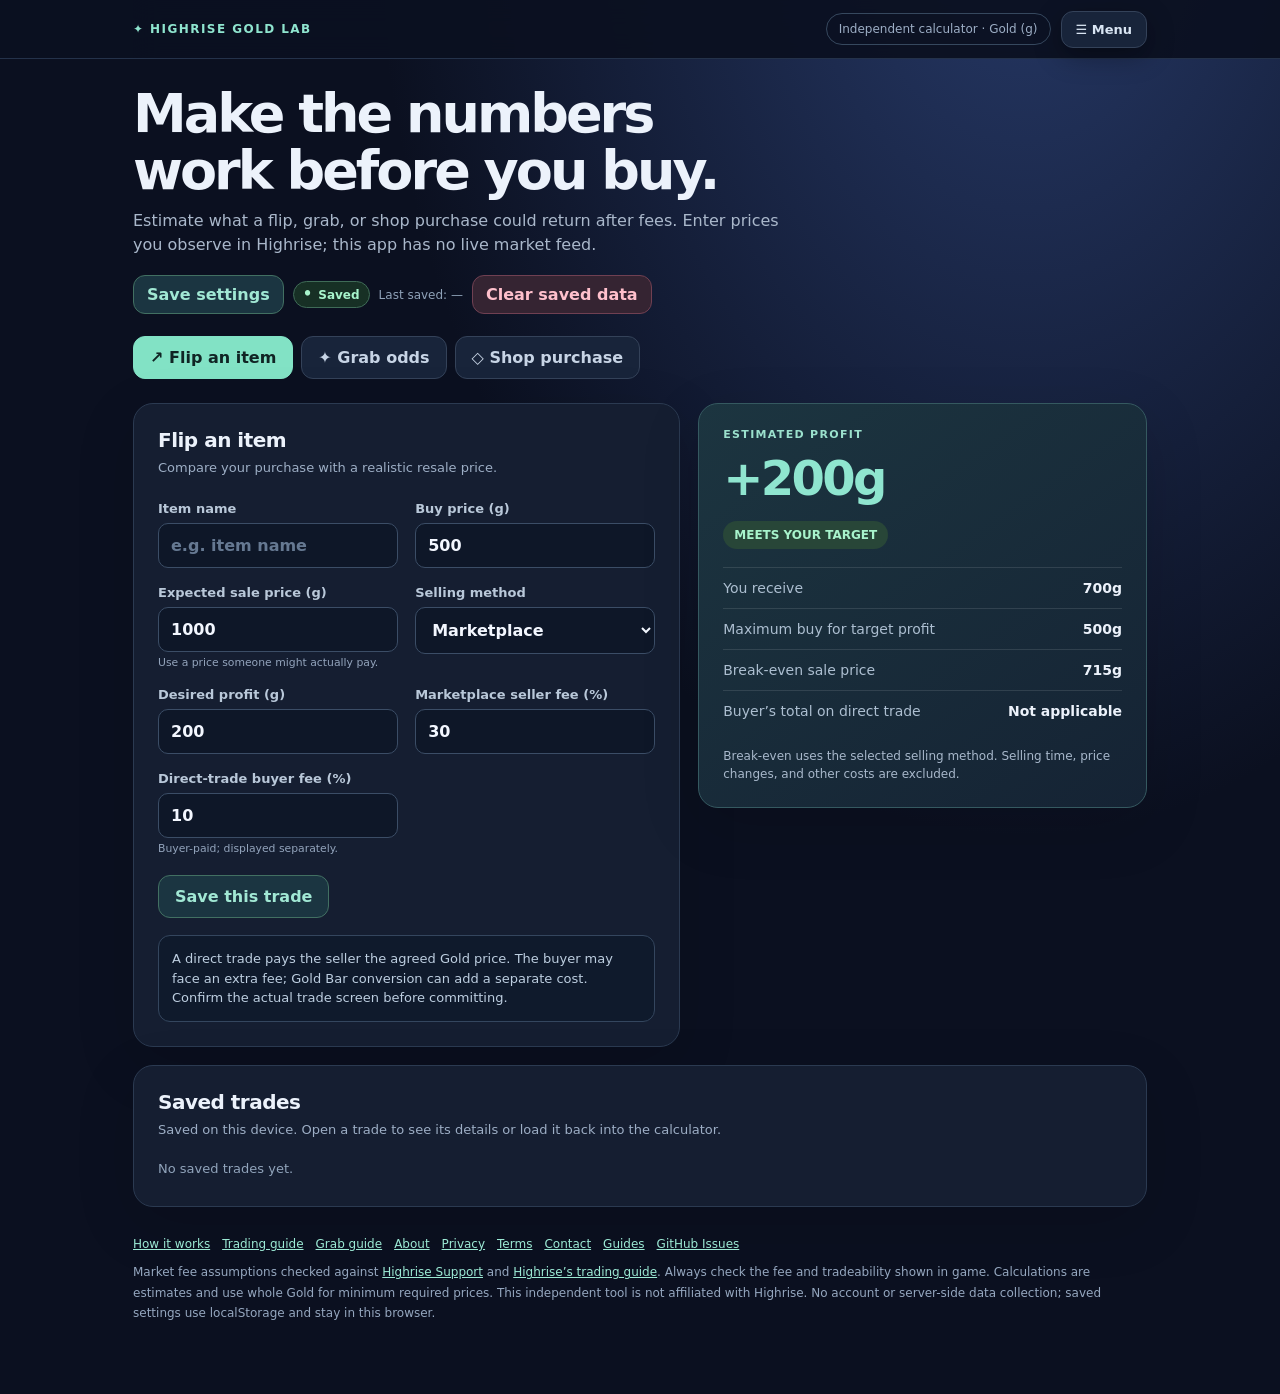
==== commit 627eb766: "Link new guide library from site navigation" ====
--- a/index.html
+++ b/index.html
@@ -15,6 +15,7 @@
 <a href="how-it-works.html">How it works</a>
 <a href="trading-guide.html">Trading guide</a>
 <a href="grab-guide.html">Grab guide</a>
+<a href="guides.html">Guides</a>
 <a href="about.html">About</a>
 <a href="privacy.html">Privacy</a>
 <a href="terms.html">Terms</a>
@@ -30,7 +31,7 @@
 </div><div class="trade-save-row"><button type="button" id="saveTrade">Save this trade</button><span id="tradeSaveMessage" class="trade-save-message" role="status" aria-live="polite"></span></div><div class="callout">A direct trade pays the seller the agreed Gold price. The buyer may face an extra fee; Gold Bar conversion can add a separate cost. Confirm the actual trade screen before committing.</div></div><div class="panel result" aria-live="polite"><div class="eyebrow">Estimated profit</div><div id="flipProfit" class="big">—</div><div id="flipStatus" class="status">—</div><div class="metric"><span>You receive</span><strong id="flipNet">—</strong></div><div class="metric"><span>Maximum buy for target profit</span><strong id="flipMax">—</strong></div><div class="metric"><span>Break-even sale price</span><strong id="flipBreak">—</strong></div><div class="metric"><span>Buyer’s total on direct trade</span><strong id="flipBuyer">—</strong></div><p class="note">Break-even uses the selected selling method. Selling time, price changes, and other costs are excluded.</p></div><div class="panel saved-trades-panel"><h2>Saved trades</h2><p class="muted">Saved on this device. Open a trade to see its details or load it back into the calculator.</p><div id="savedTradesList" class="saved-trades-list"></div></div></section>
 <section id="grab" class="layout tab-content hidden"><div class="panel"><h2>Is this grab worth spinning?</h2><p class="muted">Add each possible outcome and its displayed probability. The expected return is an average over many spins, not a guaranteed result.</p><div class="fields"><label class="field">Gold cost per spin<input id="spinCost" type="number" min="0" step="1" value="200"></label><label class="field">Marketplace seller fee (%)<input id="grabFee" type="number" min="0" max="99" step="0.1" value="30"></label></div><div class="subheading">Possible items · odds · realistic sale prices</div><div id="outcomes"></div><button type="button" id="addOutcome" class="secondary">+ Add outcome</button><div class="callout">Include <b>every</b> possible outcome. Put 0g for items you cannot sell or choose to keep. For percentages, enter 5 for 5%. Odds must total 100% for a valid calculation.</div></div><div class="panel result" aria-live="polite"><div class="eyebrow">Expected profit per spin</div><div id="grabProfit" class="big">—</div><div id="grabStatus" class="status">—</div><div class="metric"><span>Expected sale proceeds after fee</span><strong id="grabReturn">—</strong></div><div class="metric"><span>Probability total</span><strong id="grabOdds">—</strong></div><div class="metric"><span>Minimum average gross item value to break even</span><strong id="grabBreak">—</strong></div><p class="note">For a specific item you already won, use “Flip an item” and enter your own cost basis. One spin’s cost is not the economic cost of reliably pulling a rare item.</p></div></section>
 <section id="shop" class="layout tab-content hidden"><div class="panel"><h2>Buy outright or wait?</h2><p class="muted">Compare a shop item with what you could sell it for after it becomes tradeable.</p><div class="fields"><label class="field">Shop price (g)<input id="shopCost" type="number" min="0" step="1" value="6000"></label><label class="field">Likely resale price (g)<input id="shopSale" type="number" min="0" step="1" value="8000"></label><label class="field">Marketplace seller fee (%)<input id="shopFee" type="number" min="0" max="99" step="0.1" value="30"></label><label class="field">Your target profit (g)<input id="shopTarget" type="number" min="0" step="1" value="1000"></label></div><label class="check"><input type="checkbox" id="tradeable" checked> Confirmed tradeable when I intend to sell</label><div class="callout">An advertised later shop price is not a resale price. Check actual player sales, supply, and any trade lock before buying for profit.</div></div><div class="panel result" aria-live="polite"><div class="eyebrow">Estimated Marketplace profit</div><div id="shopProfit" class="big">—</div><div id="shopStatus" class="status">—</div><div class="metric"><span>Gold received after fee</span><strong id="shopNet">—</strong></div><div class="metric"><span>Minimum sale to break even</span><strong id="shopBreak">—</strong></div><div class="metric"><span>Sale needed for target profit</span><strong id="shopTargetSale">—</strong></div></div></section>
-<div class="footer"><div style="display:flex;gap:12px;flex-wrap:wrap;margin-bottom:8px"><a href="how-it-works.html">How it works</a><a href="trading-guide.html">Trading guide</a><a href="grab-guide.html">Grab guide</a><a href="about.html">About</a><a href="privacy.html">Privacy</a><a href="terms.html">Terms</a><a href="contact.html">Contact</a><a href="https://github.com/Jhemming93/HR_Calc_App/issues" target="_blank" rel="noopener">GitHub Issues</a></div>Market fee assumptions checked against <a href="https://support.highrise.game/en/articles/11852866-what-is-the-marketplace-and-how-does-it-work" target="_blank" rel="noopener">Highrise Support</a> and <a href="https://highrise.game/blog/how-to-trade-items-safely-on-the-highrise-marketplace" target="_blank" rel="noopener">Highrise’s trading guide</a>. Always check the fee and tradeability shown in game. Calculations are estimates and use whole Gold for minimum required prices. This independent tool is not affiliated with Highrise. No account or server-side data collection; saved settings use localStorage and stay in this browser.</div>
+<div class="footer"><div style="display:flex;gap:12px;flex-wrap:wrap;margin-bottom:8px"><a href="how-it-works.html">How it works</a><a href="trading-guide.html">Trading guide</a><a href="grab-guide.html">Grab guide</a><a href="about.html">About</a><a href="privacy.html">Privacy</a><a href="terms.html">Terms</a><a href="contact.html">Contact</a><a href="guides.html">Guides</a><a href="https://github.com/Jhemming93/HR_Calc_App/issues" target="_blank" rel="noopener">GitHub Issues</a></div>Market fee assumptions checked against <a href="https://support.highrise.game/en/articles/11852866-what-is-the-marketplace-and-how-does-it-work" target="_blank" rel="noopener">Highrise Support</a> and <a href="https://highrise.game/blog/how-to-trade-items-safely-on-the-highrise-marketplace" target="_blank" rel="noopener">Highrise’s trading guide</a>. Always check the fee and tradeability shown in game. Calculations are estimates and use whole Gold for minimum required prices. This independent tool is not affiliated with Highrise. No account or server-side data collection; saved settings use localStorage and stay in this browser.</div>
 </main><script>
 'use strict';
 const $=id=>document.getElementById(id), number=id=>Number($(id).value), gold=n=>Number.isFinite(n)?`${new Intl.NumberFormat('en-CA',{maximumFractionDigits:1}).format(n)}g`:'—';
